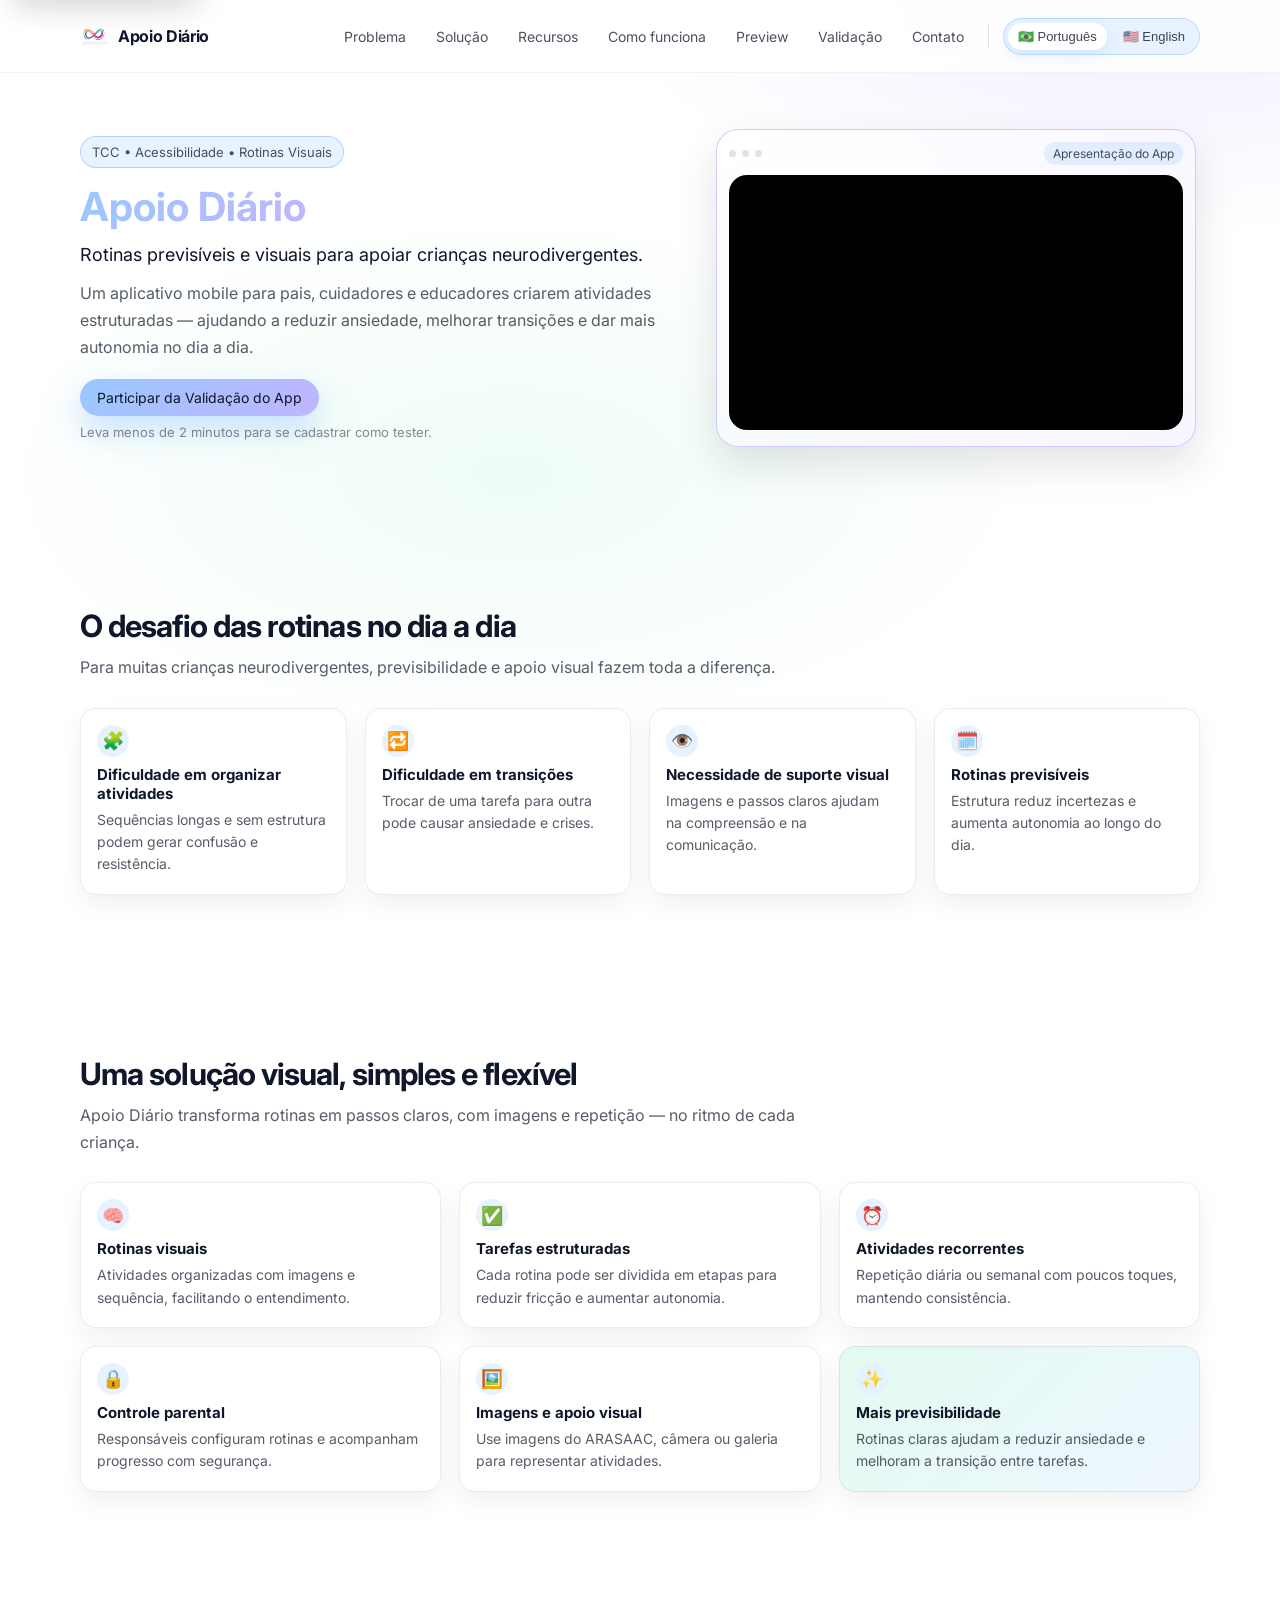
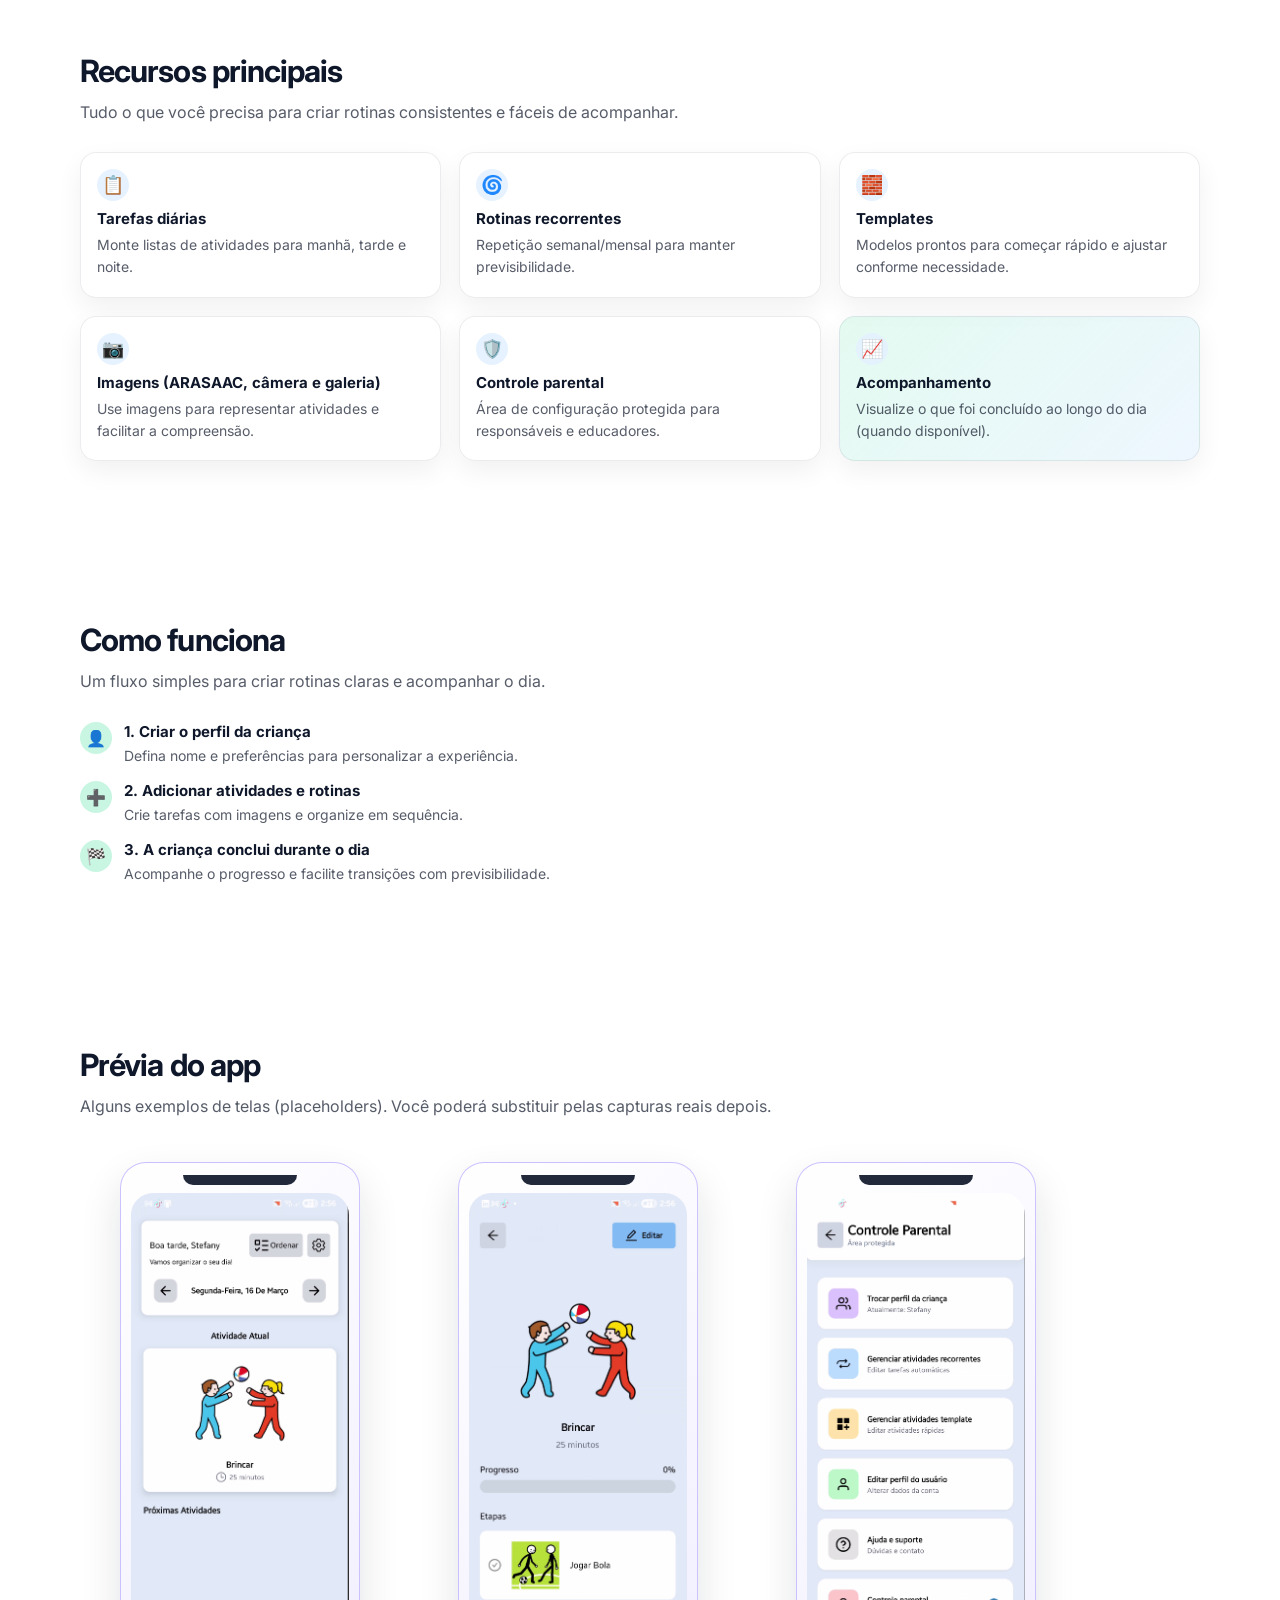
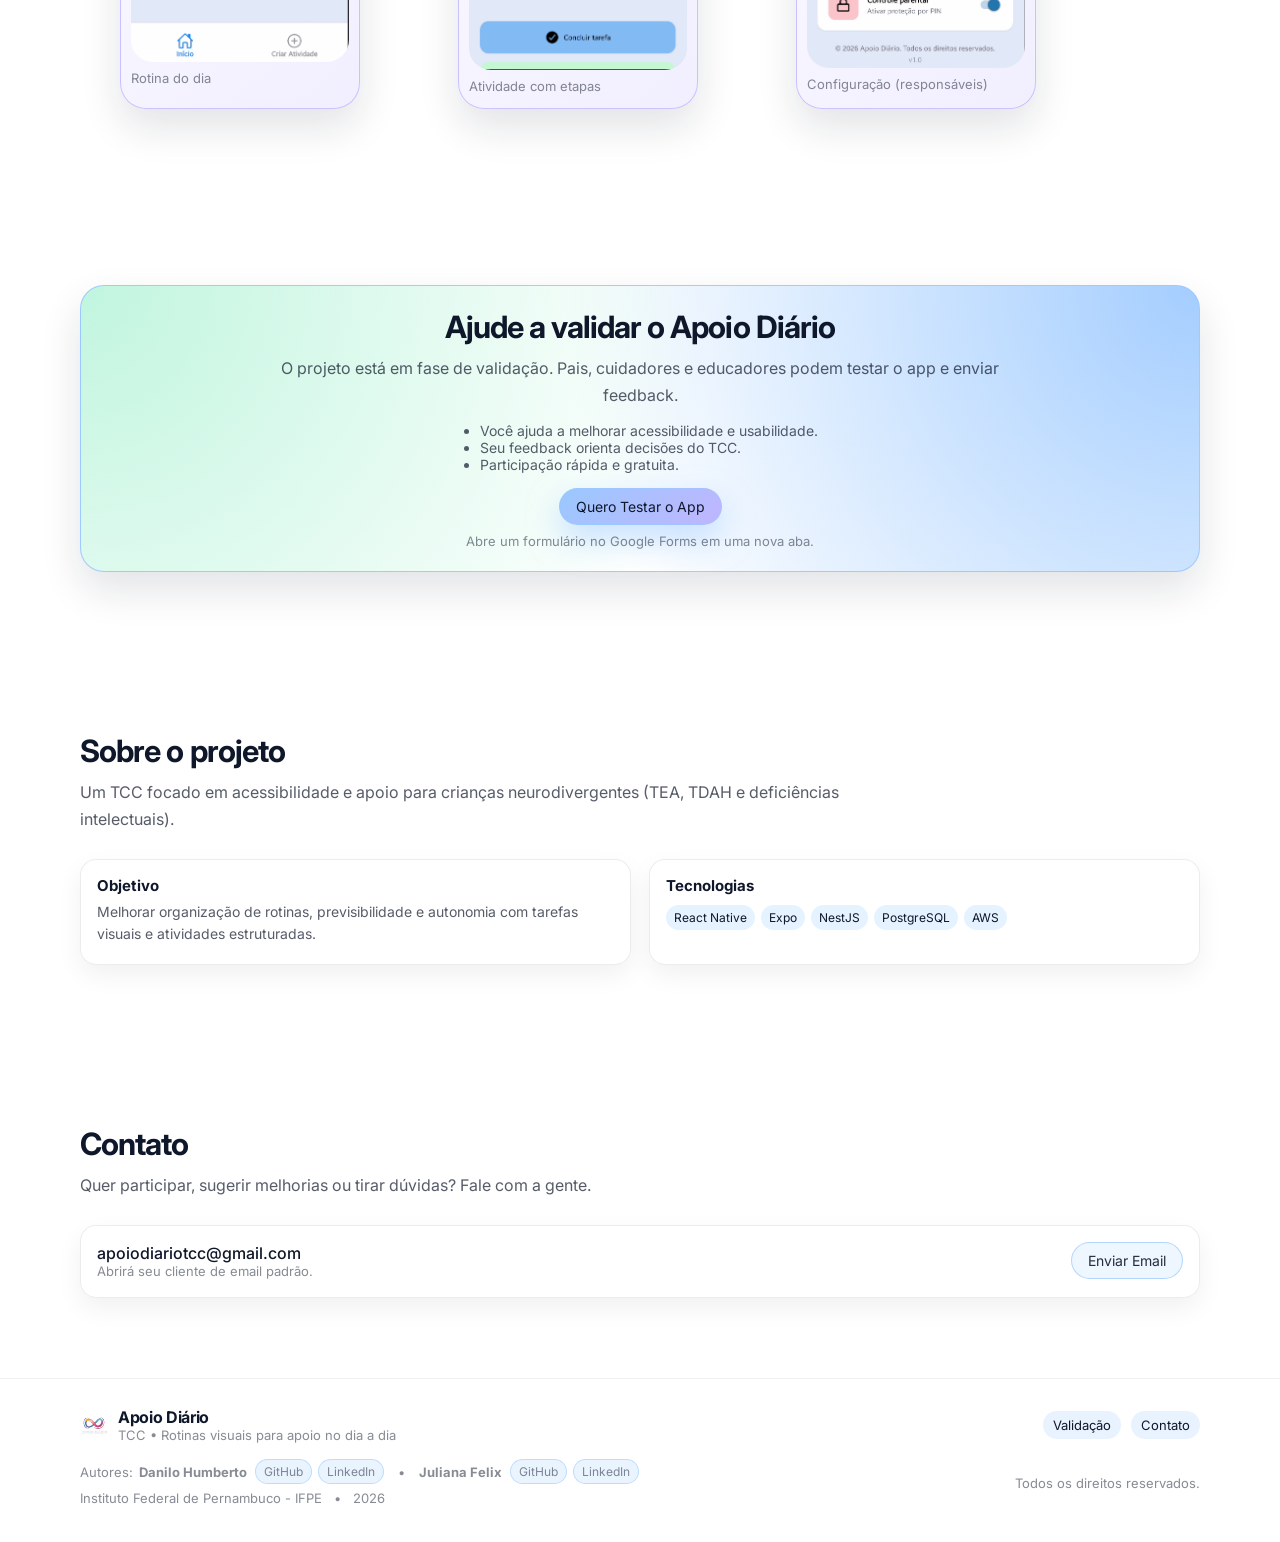
==== index.html @ 5a28fc0b "first commit" ====
<!doctype html>
<html lang="pt-BR">
  <head>
    <meta charset="utf-8" />
    <meta name="viewport" content="width=device-width, initial-scale=1" />
    <meta
      name="description"
      content="Apoio Diário — rotinas visuais e atividades estruturadas para apoiar crianças neurodivergentes no dia a dia."
    />

    <title>Apoio Diário</title>

    <link rel="icon" type="image/png" href="./assets/logo.png" />

    <link rel="preconnect" href="https://fonts.googleapis.com" />
    <link rel="preconnect" href="https://fonts.gstatic.com" crossorigin />
    <link
      href="https://fonts.googleapis.com/css2?family=Inter:wght@400;500;600;700&display=swap"
      rel="stylesheet"
    />
    <link rel="stylesheet" href="./styles.css" />
  </head>

  <body>
    <a class="skip-link" href="#main" data-i18n="a11y.skipToContent"
      >Pular para o conteúdo</a
    >

    <header id="header"></header>
    <main id="main" tabindex="-1"></main>
    <footer id="footer"></footer>

    <noscript>
      <div class="noscript">
        Este site precisa de JavaScript para carregar os componentes e alternar
        idiomas.
      </div>
    </noscript>

    <script src="./script.js" defer></script>
  </body>
</html>
---- styles.css ----
:root {
  --bg: #ffffff;
  --text: #0f172a;
  --muted: rgba(15, 23, 42, 0.7);
  --muted-soft: rgba(15, 23, 42, 0.5);
  --border: rgba(15, 23, 42, 0.08);
  --shadow-soft: 0 18px 40px rgba(15, 23, 42, 0.12);

  /* Prompt colors */
  --blue-light: #9ac8ff;
  --blue-light-soft: #e3f1ff;
  --purple-soft: #c0b5ff;
  --green-light: #baf4db;

  --radius-sm: 12px;
  --radius-md: 16px;
  --radius-lg: 22px;
  --container: 1120px;
}

*,
*::before,
*::after {
  box-sizing: border-box;
}

html {
  scroll-behavior: smooth;
}

body {
  margin: 0;
  font-family: Inter, system-ui, -apple-system, BlinkMacSystemFont, "Segoe UI", sans-serif;
  color: var(--text);
  background:
    radial-gradient(900px 400px at 10% -10%, rgba(154, 200, 255, 0.28), transparent 60%),
    radial-gradient(900px 400px at 90% 0%, rgba(192, 181, 255, 0.22), transparent 60%),
    radial-gradient(900px 450px at 40% 10%, rgba(186, 244, 219, 0.24), transparent 60%),
    #ffffff;
}

a {
  color: inherit;
  text-decoration: none;
}

img {
  max-width: 100%;
  height: auto;
}

.container {
  width: min(var(--container), calc(100% - 48px));
  margin-inline: auto;
}

.skip-link {
  position: absolute;
  top: 10px;
  left: 10px;
  padding: 8px 12px;
  border-radius: 999px;
  background: #ffffff;
  border: 1px solid var(--border);
  box-shadow: 0 12px 30px rgba(15, 23, 42, 0.18);
  transform: translateY(-140%);
  transition: transform 0.16s ease;
  z-index: 50;
}

.skip-link:focus {
  transform: translateY(0);
  outline: none;
}

.noscript {
  width: min(var(--container), calc(100% - 48px));
  margin: 24px auto;
  border-radius: var(--radius-md);
  border: 1px solid var(--border);
  padding: 14px 16px;
  background: #ffffff;
}

/* Header */
#header {
  position: sticky;
  top: 0;
  z-index: 40;
  backdrop-filter: blur(10px);
  -webkit-backdrop-filter: blur(10px);
  background: rgba(255, 255, 255, 0.9);
  border-bottom: 1px solid rgba(15, 23, 42, 0.05);
}

.header-inner {
  min-height: 72px;
  display: flex;
  align-items: center;
  justify-content: space-between;
  gap: 16px;
}

.brand {
  display: inline-flex;
  align-items: center;
  gap: 10px;
}

.brand-logo {
  width: 28px;
  height: 28px;
  object-fit: contain;
  flex: 0 0 auto;
}

.brand-mark {
  width: 18px;
  height: 18px;
  border-radius: 7px;
  background: radial-gradient(circle at 0% 0%, var(--green-light), var(--blue-light));
}

.brand-name {
  font-weight: 700;
  letter-spacing: -0.02em;
}

.nav {
  display: flex;
  align-items: center;
  gap: 10px;
}

.nav-link {
  font-size: 14px;
  padding: 8px 10px;
  border-radius: 999px;
  color: rgba(15, 23, 42, 0.75);
}

.nav-link:hover {
  background: rgba(154, 200, 255, 0.18);
  color: rgba(15, 23, 42, 0.95);
}

.nav-divider {
  width: 1px;
  height: 22px;
  background: rgba(15, 23, 42, 0.12);
  margin-inline: 4px;
}

.lang-switch {
  display: inline-flex;
  gap: 6px;
  padding: 4px;
  border-radius: 999px;
  border: 1px solid rgba(154, 200, 255, 0.6);
  background: rgba(227, 241, 255, 0.8);
}

.lang-btn {
  border: 0;
  background: transparent;
  cursor: pointer;
  font-size: 13px;
  padding: 6px 10px;
  border-radius: 999px;
  color: rgba(15, 23, 42, 0.8);
}

.lang-btn[aria-pressed="true"] {
  background: #ffffff;
  box-shadow: 0 6px 18px rgba(154, 200, 255, 0.3);
}

.icon-btn {
  border-radius: 12px;
  border: 1px solid var(--border);
  padding: 8px 9px;
  background: #ffffff;
  cursor: pointer;
}

.icon-btn:hover {
  box-shadow: 0 8px 22px rgba(15, 23, 42, 0.16);
}

.hamburger {
  width: 18px;
  height: 12px;
  position: relative;
  display: inline-block;
}

.hamburger::before,
.hamburger::after {
  content: "";
  position: absolute;
  left: 0;
  right: 0;
  height: 2px;
  border-radius: 999px;
  background: rgba(15, 23, 42, 0.9);
}

.hamburger::before {
  top: 1px;
  box-shadow: 0 5px 0 rgba(15, 23, 42, 0.9);
}

.hamburger::after {
  bottom: 1px;
}

.nav-toggle {
  display: none;
}

/* Sections */
.section {
  padding: 80px 0;
}

.section-header {
  max-width: 760px;
  margin-bottom: 26px;
}

.section-title {
  margin: 0 0 10px 0;
  font-size: clamp(24px, 2.4vw, 32px);
  letter-spacing: -0.03em;
}

.section-subtitle {
  margin: 0;
  font-size: 16px;
  line-height: 1.7;
  color: var(--muted);
}

/* Hero */
.hero {
  padding-top: 56px;
}

.hero-grid {
  display: grid;
  grid-template-columns: 1.1fr 0.9fr;
  gap: 36px;
  align-items: center;
}

.eyebrow {
  display: inline-flex;
  align-items: center;
  gap: 8px;
  padding: 7px 11px;
  font-size: 13px;
  border-radius: 999px;
  border: 1px solid rgba(154, 200, 255, 0.7);
  background: rgba(227, 241, 255, 0.85);
  color: rgba(15, 23, 42, 0.75);
}

.hero-title {
  margin: 14px 0 10px 0;
  font-size: clamp(32px, 3.4vw, 40px);
}

.gradient-text {
  background: linear-gradient(120deg, var(--blue-light), var(--purple-soft));
  -webkit-background-clip: text;
  background-clip: text;
  color: transparent;
}

.hero-tagline {
  margin: 0 0 12px 0;
  font-size: 18px;
  line-height: 1.5;
}

.hero-desc {
  margin: 0 0 18px 0;
  color: var(--muted);
  line-height: 1.7;
}

.hero-cta {
  display: flex;
  flex-direction: column;
  gap: 8px;
  align-items: flex-start;
}

.hero-cta .btn {
  width: fit-content;
}

.hero-note {
  font-size: 13px;
  color: var(--muted-soft);
}

.hero-media {
  display: flex;
  justify-content: center;
}

.video-card {
  width: 100%;
  max-width: 480px;
  border-radius: var(--radius-lg);
  border: 1px solid rgba(192, 181, 255, 0.7);
  background: linear-gradient(145deg, #ffffff, rgba(192, 181, 255, 0.12));
  box-shadow: var(--shadow-soft);
  padding: 12px 12px 16px 12px;
}

.video-header {
  display: flex;
  align-items: center;
  gap: 6px;
  margin-bottom: 10px;
}

.video-pill {
  width: 7px;
  height: 7px;
  border-radius: 999px;
  background: rgba(15, 23, 42, 0.12);
}

.video-label {
  margin-left: auto;
  font-size: 12px;
  padding: 4px 9px;
  border-radius: 999px;
  background: rgba(154, 200, 255, 0.25);
  color: rgba(15, 23, 42, 0.75);
}

.video-frame {
  border-radius: 18px;
  overflow: hidden;
  background: #000;
  aspect-ratio: 16 / 9;
}

.video-embed {
  width: 100%;
  height: 100%;
  border: 0;
}

/* Cards and grids */
.grid {
  display: grid;
  gap: 18px;
}

.cards-4 {
  grid-template-columns: repeat(4, minmax(0, 1fr));
}

.cards-3 {
  grid-template-columns: repeat(3, minmax(0, 1fr));
}

.card {
  border-radius: var(--radius-md);
  border: 1px solid var(--border);
  background: rgba(255, 255, 255, 0.92);
  padding: 16px 16px 18px 16px;
  box-shadow: 0 10px 26px rgba(15, 23, 42, 0.06);
}

.card.subtle {
  background: linear-gradient(135deg, rgba(186, 244, 219, 0.4), rgba(227, 241, 255, 0.6));
}

.icon {
  width: 32px;
  height: 32px;
  border-radius: 999px;
  background: rgba(227, 241, 255, 0.9);
  display: inline-flex;
  align-items: center;
  justify-content: center;
  font-size: 18px;
  margin-bottom: 8px;
}

.card-title {
  margin: 0 0 6px 0;
  font-size: 15px;
}

.card-desc {
  margin: 0;
  font-size: 14px;
  line-height: 1.6;
  color: var(--muted);
}

/* Steps */
.steps {
  list-style: none;
  padding: 0;
  margin: 0;
  display: grid;
  gap: 14px;
}

.step {
  display: flex;
  gap: 12px;
  align-items: flex-start;
}

.step-icon {
  width: 32px;
  height: 32px;
  border-radius: 999px;
  background: rgba(186, 244, 219, 0.8);
  display: inline-flex;
  align-items: center;
  justify-content: center;
}

.step-title {
  margin: 0 0 4px 0;
  font-size: 15px;
}

.step-desc {
  margin: 0;
  font-size: 14px;
  color: var(--muted);
  line-height: 1.6;
}

/* Phones preview */
.phones {
  display: flex;
  flex-wrap: wrap;
  gap: 18px;
}

.phone {
  flex: 1 1 180px;
  max-width: 240px;
  border-radius: 26px;
  background: linear-gradient(140deg, #ffffff, rgba(192, 181, 255, 0.22));
  border: 1px solid rgba(192, 181, 255, 0.8);
  box-shadow: var(--shadow-soft);
  padding: 12px 10px 14px 10px;
}

.phone-notch {
  width: 52%;
  height: 10px;
  border-radius: 0 0 999px 999px;
  background: rgba(15, 23, 42, 0.92);
  margin: 0 auto 8px auto;
}

.phone-screen {
  border-radius: 22px;
  overflow: hidden;
  background: linear-gradient(145deg, var(--blue-light-soft), var(--purple-soft));
}

.shot {
  width: 100%;
  height: auto;
  object-fit: cover;
  display: block;
}


.phone-caption {
  margin-top: 8px;
  font-size: 13px;
  color: var(--muted-soft);
}

/* Validation panel */
.panel.highlight {
  border-radius: 24px;
  padding: 22px 22px 22px 22px;
  background:
    radial-gradient(circle at 0% 0%, rgba(186, 244, 219, 0.9), transparent 55%),
    radial-gradient(circle at 100% 0%, rgba(154, 200, 255, 0.9), transparent 55%),
    #ffffff;
  border: 1px solid rgba(154, 200, 255, 0.9);
  box-shadow: var(--shadow-soft);
  display: grid;
  grid-template-columns: minmax(0, 1.3fr) minmax(0, 0.7fr);
  gap: 18px;
}

.panel.highlight.is-centered {
  grid-template-columns: minmax(0, 1fr);
  text-align: center;
  justify-items: center;
}

.panel.highlight.is-centered .panel-copy {
  max-width: 740px;
}

.panel.highlight.is-centered .panel-actions {
  align-items: center;
}

.panel.highlight.is-centered .bullets {
  display: inline-block;
  text-align: left;
}

.panel.highlight.is-centered .panel-art {
  display: none;
}

.bullets {
  margin: 12px 0 0 0;
  padding-left: 18px;
  color: var(--muted);
  font-size: 14px;
}

.panel-actions {
  margin-top: 14px;
  display: flex;
  flex-direction: column;
  gap: 8px;
}

.panel-art {
  position: relative;
  min-height: 168px;
}

.blob {
  position: absolute;
  border-radius: 999px;
  filter: blur(16px);
  opacity: 0.75;
}

.blob.b1 {
  width: 110px;
  height: 110px;
  background: var(--green-light);
  top: 12px;
  left: 10px;
}

.blob.b2 {
  width: 130px;
  height: 130px;
  background: var(--blue-light);
  top: 36px;
  right: 8px;
}

.blob.b3 {
  width: 120px;
  height: 120px;
  background: var(--purple-soft);
  bottom: -8px;
  left: 32px;
}

/* Buttons */
.btn {
  display: inline-flex;
  align-items: center;
  justify-content: center;
  padding: 9px 16px;
  border-radius: 999px;
  border: 1px solid transparent;
  font-size: 14px;
  cursor: pointer;
  transition: transform 0.12s ease, box-shadow 0.12s ease, background-color 0.12s ease;
}

.btn.primary {
  background: linear-gradient(135deg, var(--blue-light), var(--purple-soft));
  border-color: rgba(154, 200, 255, 0.6);
  color: #0f172a;
  box-shadow: 0 14px 32px rgba(154, 200, 255, 0.55);
}

.btn.primary:hover {
  transform: translateY(-1px);
  box-shadow: 0 18px 40px rgba(154, 200, 255, 0.7);
}

.btn.ghost {
  border-color: rgba(154, 200, 255, 0.7);
  background: rgba(227, 241, 255, 0.6);
  color: rgba(15, 23, 42, 0.9);
}

.btn.ghost:hover {
  background: rgba(227, 241, 255, 0.9);
}

.meta {
  font-size: 13px;
  color: var(--muted-soft);
}

/* About */
.about-grid {
  grid-template-columns: repeat(2, minmax(0, 1fr));
}

.chips {
  margin-top: 10px;
  display: flex;
  flex-wrap: wrap;
  gap: 6px;
}

.chip {
  font-size: 12px;
  padding: 5px 8px;
  border-radius: 999px;
  background: rgba(227, 241, 255, 0.9);
}

/* Contact */
.contact-card {
  display: flex;
  align-items: center;
  justify-content: space-between;
  gap: 16px;
}

.contact-email {
  font-weight: 500;
}

/* Footer */
#footer {
  padding: 28px 0 36px 0;
  border-top: 1px solid rgba(15, 23, 42, 0.06);
  background: rgba(255, 255, 255, 0.95);
}

.footer-inner {
  display: flex;
  flex-direction: column;
  gap: 16px;
}

.footer-top {
  display: flex;
  align-items: center;
  justify-content: space-between;
  gap: 16px;
}

.footer-brand {
  gap: 10px;
}

.footer-links {
  display: flex;
  flex-wrap: wrap;
  gap: 10px;
}

.footer-credits {
  display: flex;
  flex-direction: column;
  gap: 6px;
}

.footer-line {
  display: flex;
  flex-wrap: wrap;
  align-items: center;
  gap: 6px;
}

.footer-authors {
  display: inline-flex;
  flex-wrap: wrap;
  align-items: center;
  gap: 8px;
}

.footer-author {
  display: inline-flex;
  flex-wrap: wrap;
  align-items: center;
  gap: 8px;
}

.footer-author-links {
  display: inline-flex;
  gap: 6px;
}

.footer-mini {
  font-size: 12px;
  padding: 4px 8px;
  border-radius: 999px;
  background: rgba(227, 241, 255, 0.75);
  border: 1px solid rgba(154, 200, 255, 0.55);
}

.footer-mini:hover {
  background: rgba(227, 241, 255, 0.95);
}

.footer-link {
  font-size: 13px;
  padding: 6px 10px;
  border-radius: 999px;
  background: rgba(227, 241, 255, 0.8);
}

.footer-bottom {
  display: flex;
  align-items: center;
  justify-content: space-between;
  gap: 10px;
}

.dot {
  margin-inline: 6px;
}

/* Reveal animations */
.reveal {
  opacity: 0;
  transform: translateY(20px);
  transition: opacity 0.45s ease, transform 0.45s ease;
}

.reveal.is-visible {
  opacity: 1;
  transform: translateY(0);
}

@media (prefers-reduced-motion: reduce) {
  * {
    scroll-behavior: auto !important;
    animation-duration: 0.01ms !important;
    animation-iteration-count: 1 !important;
    transition: none !important;
  }
}

/* Responsive */
@media (max-width: 900px) {
  .hero-grid {
    grid-template-columns: 1fr;
  }

  .hero-media {
    order: -1;
  }

  .cards-4 {
    grid-template-columns: repeat(2, minmax(0, 1fr));
  }

  .cards-3 {
    grid-template-columns: repeat(2, minmax(0, 1fr));
  }

  .panel.highlight {
    grid-template-columns: minmax(0, 1fr);
  }

  .about-grid {
    grid-template-columns: minmax(0, 1fr);
  }

  .contact-card {
    flex-direction: column;
    align-items: flex-start;
  }
}

@media (max-width: 768px) {
  .nav {
    position: fixed;
    inset: 64px 16px auto 16px;
    padding: 10px;
    border-radius: 18px;
    background: rgba(255, 255, 255, 0.98);
    box-shadow: 0 16px 40px rgba(15, 23, 42, 0.26);
    flex-direction: column;
    align-items: stretch;
    gap: 2px;
    max-height: 0;
    opacity: 0;
    pointer-events: none;
    transform: translateY(-8px);
    transition: opacity 0.16s ease, transform 0.16s ease, max-height 0.16s ease;
  }

  .nav.is-open {
    max-height: 320px;
    opacity: 1;
    pointer-events: auto;
    transform: translateY(0);
  }

  .nav-link {
    padding-inline: 10px;
  }

  .nav-toggle {
    display: inline-flex;
  }

  .lang-switch {
    align-self: center;
    margin-top: 6px;
  }

  .footer-top {
    flex-direction: column;
    align-items: flex-start;
  }

  .footer-bottom {
    flex-direction: column;
    align-items: flex-start;
  }
}
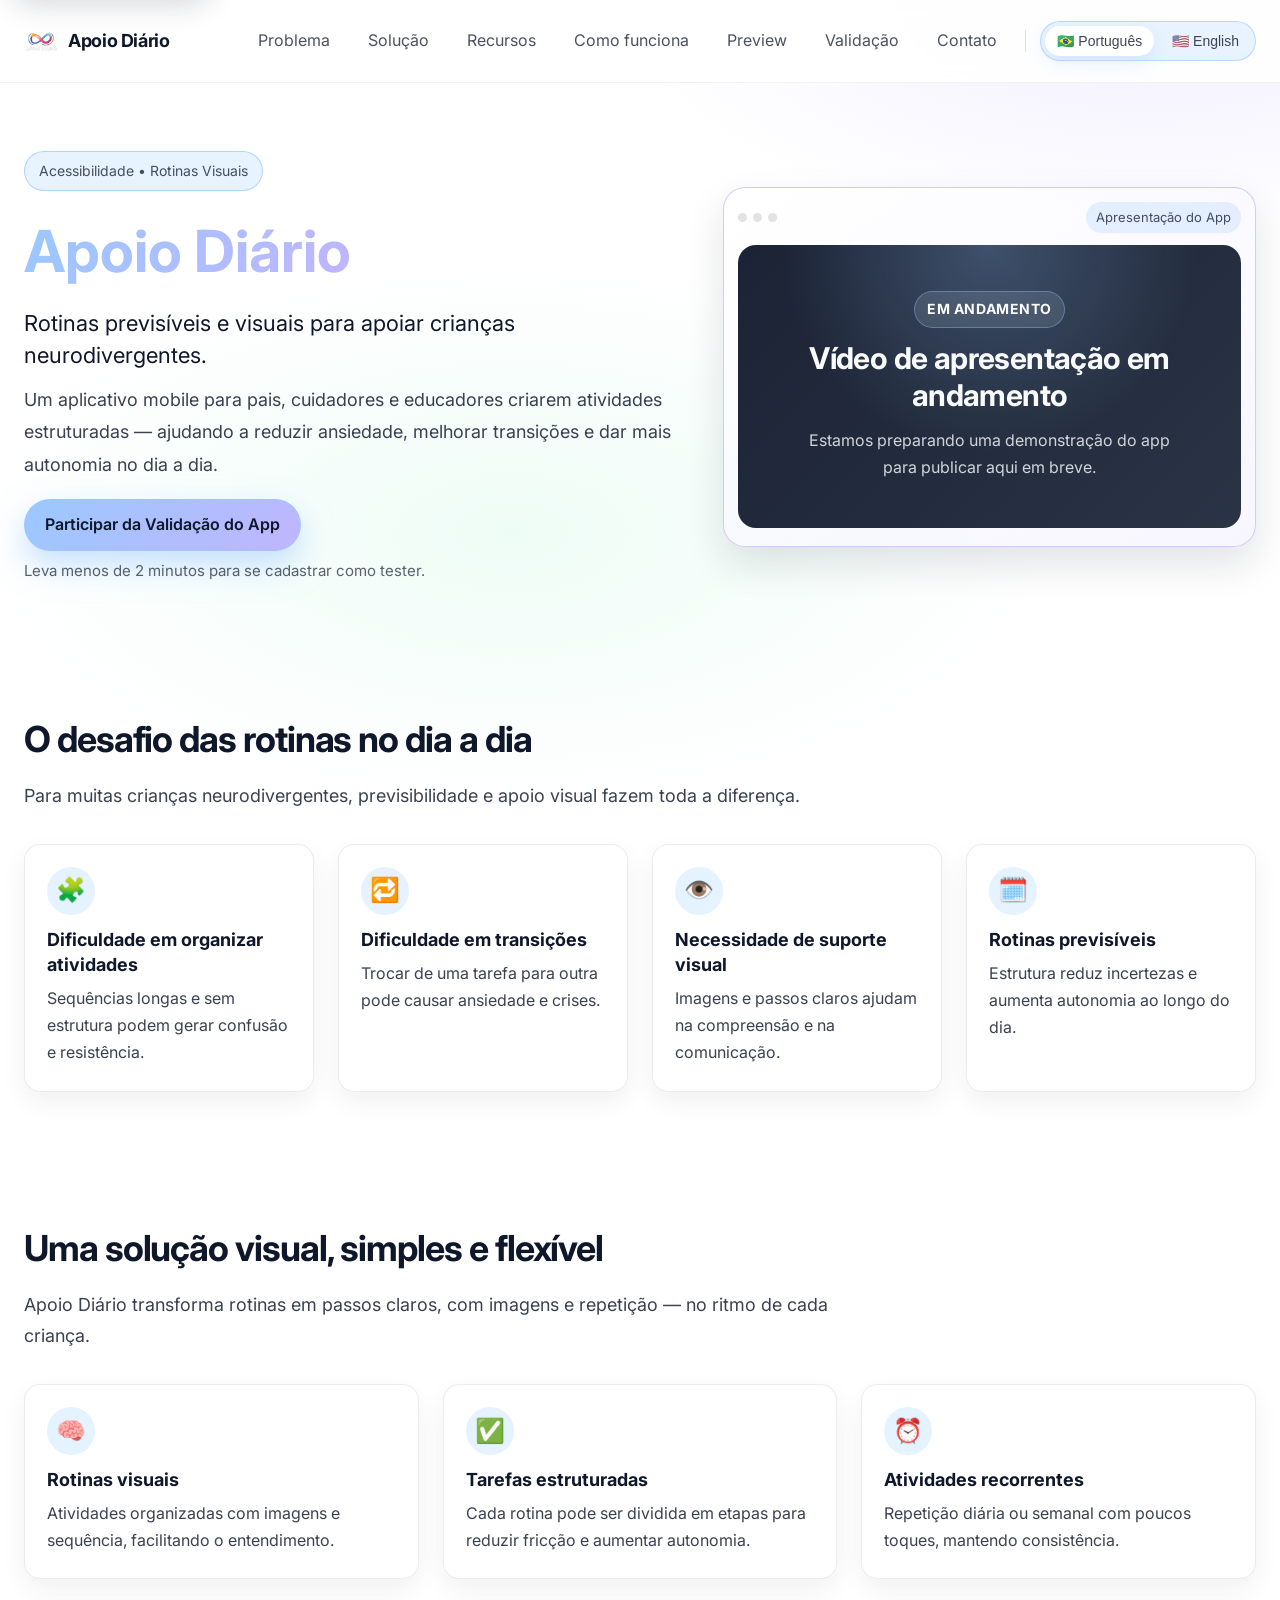
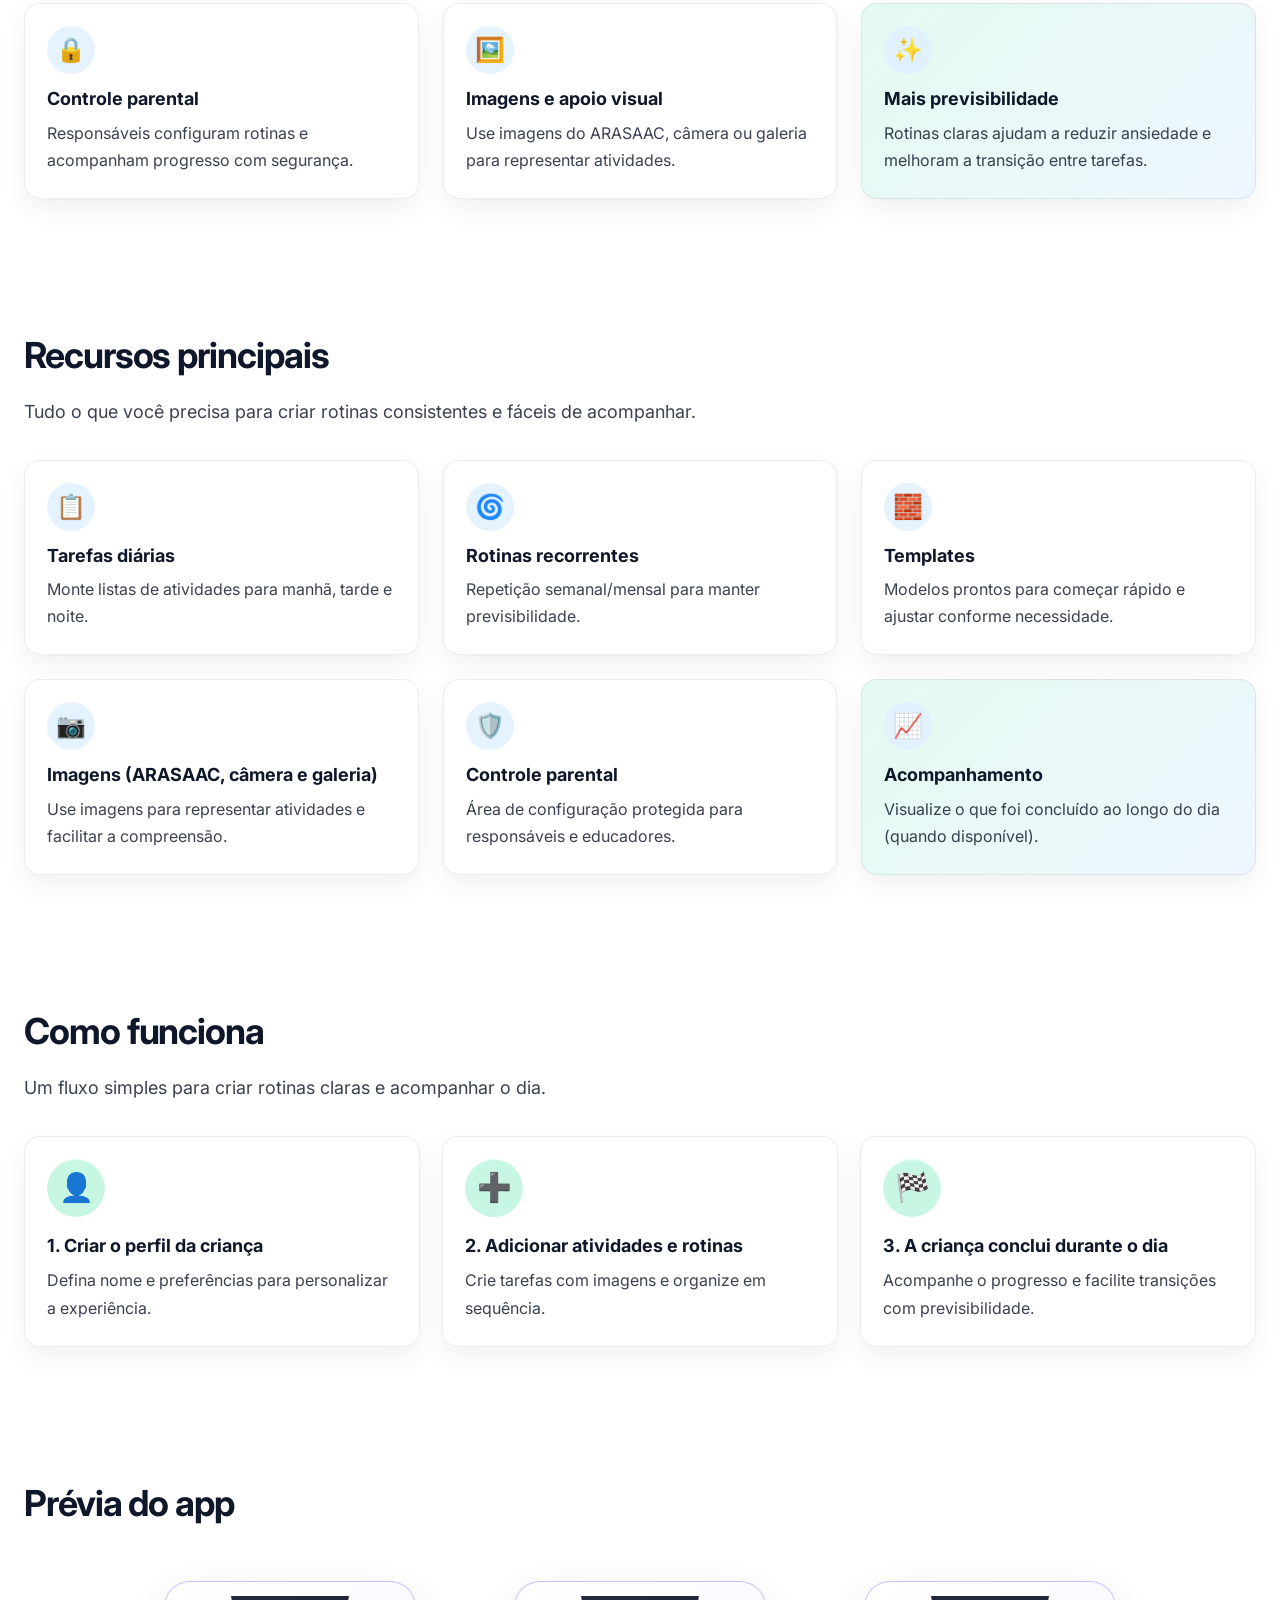
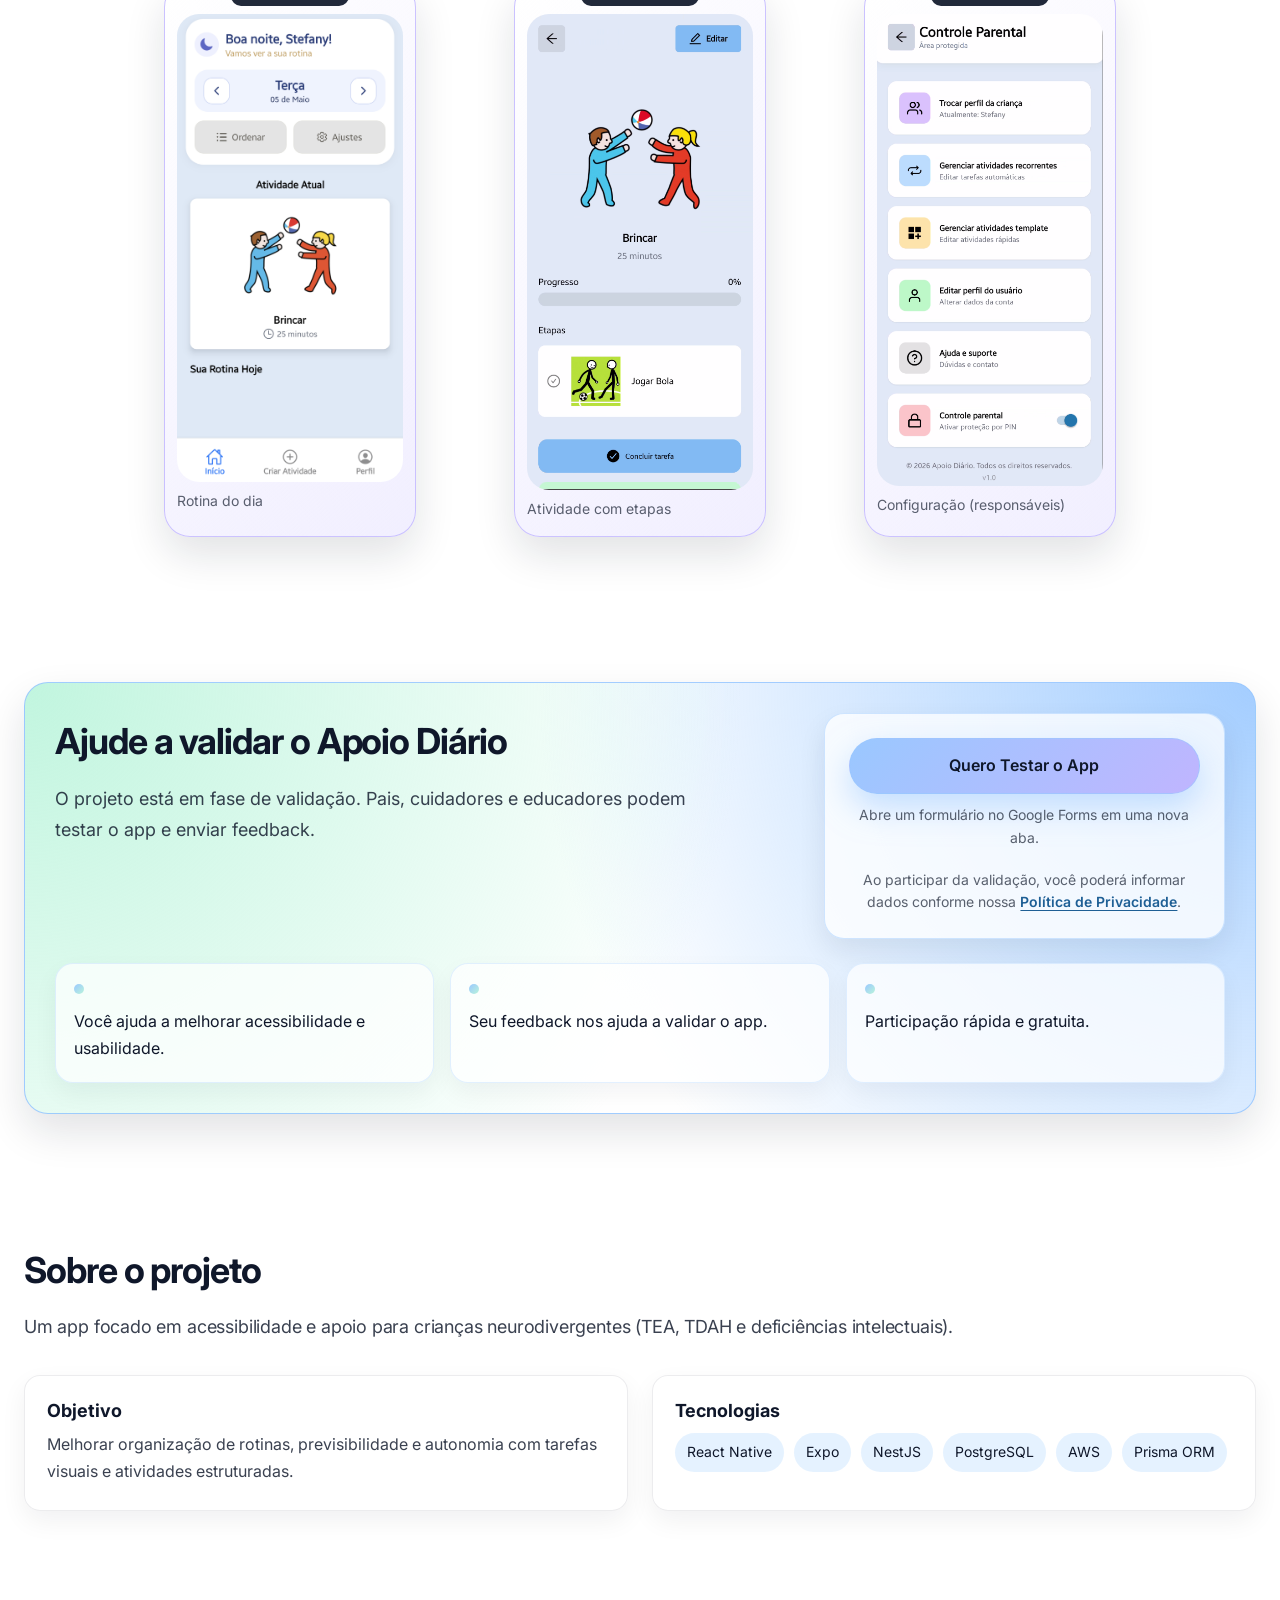
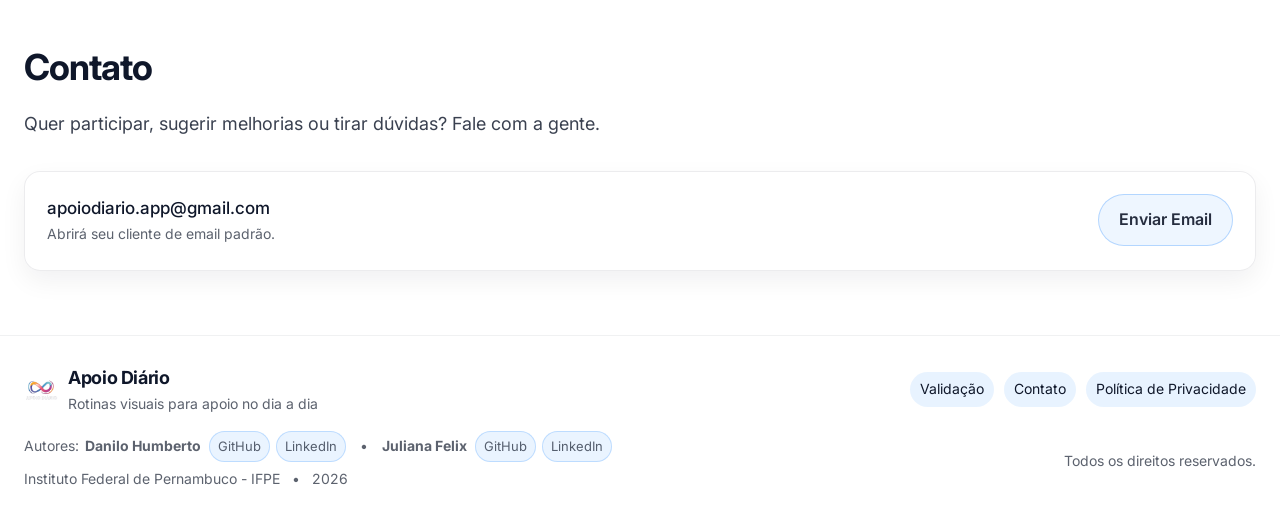
==== commit 63fa4eec: "fix: update stylesheet and script paths to include versioning for cache busting" ====
--- a/index.html
+++ b/index.html
@@ -18,7 +18,7 @@
       href="https://fonts.googleapis.com/css2?family=Inter:wght@400;500;600;700&display=swap"
       rel="stylesheet"
     />
-    <link rel="stylesheet" href="./styles.css" />
+    <link rel="stylesheet" href="./styles.css?v=20260625-privacy" />
   </head>
 
   <body>
@@ -37,6 +37,6 @@
       </div>
     </noscript>
 
-    <script src="./script.js" defer></script>
+    <script src="./script.js?v=20260625-privacy" defer></script>
   </body>
 </html>
--- a/styles.css
+++ b/styles.css
@@ -1,8 +1,8 @@
 :root {
   --bg: #ffffff;
   --text: #0f172a;
-  --muted: rgba(15, 23, 42, 0.7);
-  --muted-soft: rgba(15, 23, 42, 0.5);
+  --muted: rgba(15, 23, 42, 0.82);
+  --muted-soft: rgba(15, 23, 42, 0.68);
   --border: rgba(15, 23, 42, 0.08);
   --shadow-soft: 0 18px 40px rgba(15, 23, 42, 0.12);
 
@@ -15,7 +15,7 @@
   --radius-sm: 12px;
   --radius-md: 16px;
   --radius-lg: 22px;
-  --container: 1120px;
+  --container: 1240px;
 }
 
 *,
@@ -30,12 +30,32 @@
 
 body {
   margin: 0;
-  font-family: Inter, system-ui, -apple-system, BlinkMacSystemFont, "Segoe UI", sans-serif;
+  font-family:
+    Inter,
+    system-ui,
+    -apple-system,
+    BlinkMacSystemFont,
+    "Segoe UI",
+    sans-serif;
+  font-size: 17px;
+  line-height: 1.6;
   color: var(--text);
   background:
-    radial-gradient(900px 400px at 10% -10%, rgba(154, 200, 255, 0.28), transparent 60%),
-    radial-gradient(900px 400px at 90% 0%, rgba(192, 181, 255, 0.22), transparent 60%),
-    radial-gradient(900px 450px at 40% 10%, rgba(186, 244, 219, 0.24), transparent 60%),
+    radial-gradient(
+      900px 400px at 10% -10%,
+      rgba(154, 200, 255, 0.28),
+      transparent 60%
+    ),
+    radial-gradient(
+      900px 400px at 90% 0%,
+      rgba(192, 181, 255, 0.22),
+      transparent 60%
+    ),
+    radial-gradient(
+      900px 450px at 40% 10%,
+      rgba(186, 244, 219, 0.24),
+      transparent 60%
+    ),
     #ffffff;
 }
 
@@ -94,7 +114,7 @@
 }
 
 .header-inner {
-  min-height: 72px;
+  min-height: 82px;
   display: flex;
   align-items: center;
   justify-content: space-between;
@@ -108,8 +128,8 @@
 }
 
 .brand-logo {
-  width: 28px;
-  height: 28px;
+  width: 34px;
+  height: 34px;
   object-fit: contain;
   flex: 0 0 auto;
 }
@@ -118,11 +138,16 @@
   width: 18px;
   height: 18px;
   border-radius: 7px;
-  background: radial-gradient(circle at 0% 0%, var(--green-light), var(--blue-light));
+  background: radial-gradient(
+    circle at 0% 0%,
+    var(--green-light),
+    var(--blue-light)
+  );
 }
 
 .brand-name {
   font-weight: 700;
+  font-size: 18px;
   letter-spacing: -0.02em;
 }
 
@@ -133,8 +158,8 @@
 }
 
 .nav-link {
-  font-size: 14px;
-  padding: 8px 10px;
+  font-size: 16px;
+  padding: 10px 14px;
   border-radius: 999px;
   color: rgba(15, 23, 42, 0.75);
 }
@@ -164,8 +189,8 @@
   border: 0;
   background: transparent;
   cursor: pointer;
-  font-size: 13px;
-  padding: 6px 10px;
+  font-size: 14px;
+  padding: 7px 12px;
   border-radius: 999px;
   color: rgba(15, 23, 42, 0.8);
 }
@@ -178,7 +203,7 @@
 .icon-btn {
   border-radius: 12px;
   border: 1px solid var(--border);
-  padding: 8px 9px;
+  padding: 10px 11px;
   background: #ffffff;
   cursor: pointer;
 }
@@ -188,8 +213,8 @@
 }
 
 .hamburger {
-  width: 18px;
-  height: 12px;
+  width: 20px;
+  height: 14px;
   position: relative;
   display: inline-block;
 }
@@ -220,36 +245,46 @@
 
 /* Sections */
 .section {
-  padding: 80px 0;
+  padding: 64px 0;
 }
 
 .section-header {
-  max-width: 760px;
-  margin-bottom: 26px;
+  max-width: 860px;
+  margin-bottom: 32px;
+}
+
+.section-header--wide {
+  max-width: none;
 }
 
 .section-title {
-  margin: 0 0 10px 0;
-  font-size: clamp(24px, 2.4vw, 32px);
+  margin: 0 0 12px 0;
+  font-size: clamp(28px, 2.8vw, 40px);
   letter-spacing: -0.03em;
 }
 
 .section-subtitle {
   margin: 0;
-  font-size: 16px;
-  line-height: 1.7;
+  font-size: 18px;
+  line-height: 1.75;
   color: var(--muted);
+}
+
+.about-subtitle {
+  white-space: nowrap;
+  font-size: clamp(16px, 1.75vw, 18px);
+  letter-spacing: -0.01em;
 }
 
 /* Hero */
 .hero {
-  padding-top: 56px;
+  padding-top: 68px;
 }
 
 .hero-grid {
   display: grid;
   grid-template-columns: 1.1fr 0.9fr;
-  gap: 36px;
+  gap: 48px;
   align-items: center;
 }
 
@@ -257,8 +292,8 @@
   display: inline-flex;
   align-items: center;
   gap: 8px;
-  padding: 7px 11px;
-  font-size: 13px;
+  padding: 8px 14px;
+  font-size: 14px;
   border-radius: 999px;
   border: 1px solid rgba(154, 200, 255, 0.7);
   background: rgba(227, 241, 255, 0.85);
@@ -267,7 +302,7 @@
 
 .hero-title {
   margin: 14px 0 10px 0;
-  font-size: clamp(32px, 3.4vw, 40px);
+  font-size: clamp(40px, 4.6vw, 58px);
 }
 
 .gradient-text {
@@ -279,14 +314,16 @@
 
 .hero-tagline {
   margin: 0 0 12px 0;
-  font-size: 18px;
-  line-height: 1.5;
+  font-size: 22px;
+  line-height: 1.45;
 }
 
 .hero-desc {
   margin: 0 0 18px 0;
+  max-width: 62ch;
+  font-size: 18px;
   color: var(--muted);
-  line-height: 1.7;
+  line-height: 1.8;
 }
 
 .hero-cta {
@@ -301,7 +338,7 @@
 }
 
 .hero-note {
-  font-size: 13px;
+  font-size: 15px;
   color: var(--muted-soft);
 }
 
@@ -312,32 +349,32 @@
 
 .video-card {
   width: 100%;
-  max-width: 480px;
+  max-width: 560px;
   border-radius: var(--radius-lg);
   border: 1px solid rgba(192, 181, 255, 0.7);
   background: linear-gradient(145deg, #ffffff, rgba(192, 181, 255, 0.12));
   box-shadow: var(--shadow-soft);
-  padding: 12px 12px 16px 12px;
+  padding: 14px 14px 18px 14px;
 }
 
 .video-header {
   display: flex;
   align-items: center;
   gap: 6px;
-  margin-bottom: 10px;
+  margin-bottom: 12px;
 }
 
 .video-pill {
-  width: 7px;
-  height: 7px;
+  width: 9px;
+  height: 9px;
   border-radius: 999px;
   background: rgba(15, 23, 42, 0.12);
 }
 
 .video-label {
   margin-left: auto;
-  font-size: 12px;
-  padding: 4px 9px;
+  font-size: 13px;
+  padding: 5px 10px;
   border-radius: 999px;
   background: rgba(154, 200, 255, 0.25);
   color: rgba(15, 23, 42, 0.75);
@@ -346,7 +383,9 @@
 .video-frame {
   border-radius: 18px;
   overflow: hidden;
-  background: #000;
+  background:
+    radial-gradient(circle at top, rgba(154, 200, 255, 0.25), transparent 55%),
+    linear-gradient(135deg, rgba(15, 23, 42, 0.95), rgba(30, 41, 59, 0.95));
   aspect-ratio: 16 / 9;
 }
 
@@ -356,10 +395,55 @@
   border: 0;
 }
 
+.video-placeholder {
+  display: grid;
+  place-items: center;
+  width: 100%;
+  height: 100%;
+  padding: 32px;
+  color: #f8fafc;
+  text-align: center;
+}
+
+.video-placeholder-content {
+  max-width: 380px;
+  display: flex;
+  flex-direction: column;
+  align-items: center;
+  gap: 12px;
+}
+
+.video-status {
+  display: inline-flex;
+  align-items: center;
+  justify-content: center;
+  padding: 6px 12px;
+  border-radius: 999px;
+  border: 1px solid rgba(154, 200, 255, 0.35);
+  background: rgba(227, 241, 255, 0.12);
+  font-size: 14px;
+  font-weight: 700;
+  letter-spacing: 0.04em;
+  text-transform: uppercase;
+}
+
+.video-placeholder-title {
+  font-size: clamp(22px, 3vw, 30px);
+  line-height: 1.25;
+  letter-spacing: -0.02em;
+}
+
+.video-placeholder-desc {
+  margin: 0;
+  font-size: 16px;
+  line-height: 1.7;
+  color: rgba(248, 250, 252, 0.82);
+}
+
 /* Cards and grids */
 .grid {
   display: grid;
-  gap: 18px;
+  gap: 24px;
 }
 
 .cards-4 {
@@ -374,35 +458,41 @@
   border-radius: var(--radius-md);
   border: 1px solid var(--border);
   background: rgba(255, 255, 255, 0.92);
-  padding: 16px 16px 18px 16px;
+  height: 100%;
+  padding: 22px 22px 24px 22px;
   box-shadow: 0 10px 26px rgba(15, 23, 42, 0.06);
 }
 
 .card.subtle {
-  background: linear-gradient(135deg, rgba(186, 244, 219, 0.4), rgba(227, 241, 255, 0.6));
+  background: linear-gradient(
+    135deg,
+    rgba(186, 244, 219, 0.4),
+    rgba(227, 241, 255, 0.6)
+  );
 }
 
 .icon {
-  width: 32px;
-  height: 32px;
+  width: 48px;
+  height: 48px;
   border-radius: 999px;
   background: rgba(227, 241, 255, 0.9);
   display: inline-flex;
   align-items: center;
   justify-content: center;
+  font-size: 24px;
+  margin-bottom: 12px;
+}
+
+.card-title {
+  margin: 0 0 8px 0;
   font-size: 18px;
-  margin-bottom: 8px;
-}
-
-.card-title {
-  margin: 0 0 6px 0;
-  font-size: 15px;
+  line-height: 1.4;
 }
 
 .card-desc {
   margin: 0;
-  font-size: 14px;
-  line-height: 1.6;
+  font-size: 16px;
+  line-height: 1.7;
   color: var(--muted);
 }
 
@@ -412,52 +502,64 @@
   padding: 0;
   margin: 0;
   display: grid;
-  gap: 14px;
+  gap: 22px;
+}
+
+.steps-grid {
+  grid-template-columns: repeat(3, minmax(0, 1fr));
 }
 
 .step {
   display: flex;
-  gap: 12px;
+  gap: 16px;
   align-items: flex-start;
 }
 
+.step-card {
+  flex-direction: column;
+}
+
 .step-icon {
-  width: 32px;
-  height: 32px;
+  width: 58px;
+  height: 58px;
   border-radius: 999px;
   background: rgba(186, 244, 219, 0.8);
   display: inline-flex;
   align-items: center;
   justify-content: center;
+  font-size: 28px;
+  box-shadow: inset 0 1px 0 rgba(255, 255, 255, 0.6);
 }
 
 .step-title {
-  margin: 0 0 4px 0;
-  font-size: 15px;
+  margin: 0 0 8px 0;
+  font-size: 18px;
+  line-height: 1.4;
 }
 
 .step-desc {
   margin: 0;
-  font-size: 14px;
+  font-size: 16px;
   color: var(--muted);
-  line-height: 1.6;
+  line-height: 1.75;
 }
 
 /* Phones preview */
 .phones {
   display: flex;
+  justify-content: center;
   flex-wrap: wrap;
   gap: 18px;
 }
 
 .phone {
   flex: 1 1 180px;
-  max-width: 240px;
+  max-width: 252px;
   border-radius: 26px;
   background: linear-gradient(140deg, #ffffff, rgba(192, 181, 255, 0.22));
   border: 1px solid rgba(192, 181, 255, 0.8);
   box-shadow: var(--shadow-soft);
-  padding: 12px 10px 14px 10px;
+  padding: 14px 12px 16px 12px;
 }
 
 .phone-notch {
@@ -471,7 +573,11 @@
 .phone-screen {
   border-radius: 22px;
   overflow: hidden;
-  background: linear-gradient(145deg, var(--blue-light-soft), var(--purple-soft));
+  background: linear-gradient(
+    145deg,
+    var(--blue-light-soft),
+    var(--purple-soft)
+  );
 }
 
 .shot {
@@ -481,26 +587,29 @@
   display: block;
 }
 
-
 .phone-caption {
   margin-top: 8px;
-  font-size: 13px;
+  font-size: 14px;
   color: var(--muted-soft);
 }
 
 /* Validation panel */
 .panel.highlight {
   border-radius: 24px;
-  padding: 22px 22px 22px 22px;
+  padding: 30px;
   background:
     radial-gradient(circle at 0% 0%, rgba(186, 244, 219, 0.9), transparent 55%),
-    radial-gradient(circle at 100% 0%, rgba(154, 200, 255, 0.9), transparent 55%),
+    radial-gradient(
+      circle at 100% 0%,
+      rgba(154, 200, 255, 0.9),
+      transparent 55%
+    ),
     #ffffff;
   border: 1px solid rgba(154, 200, 255, 0.9);
   box-shadow: var(--shadow-soft);
   display: grid;
   grid-template-columns: minmax(0, 1.3fr) minmax(0, 0.7fr);
-  gap: 18px;
+  gap: 24px;
 }
 
 .panel.highlight.is-centered {
@@ -530,14 +639,15 @@
   margin: 12px 0 0 0;
   padding-left: 18px;
   color: var(--muted);
-  font-size: 14px;
+  font-size: 16px;
+  line-height: 1.7;
 }
 
 .panel-actions {
   margin-top: 14px;
   display: flex;
   flex-direction: column;
-  gap: 8px;
+  gap: 10px;
 }
 
 .panel-art {
@@ -581,12 +691,16 @@
   display: inline-flex;
   align-items: center;
   justify-content: center;
-  padding: 9px 16px;
+  padding: 12px 20px;
   border-radius: 999px;
   border: 1px solid transparent;
-  font-size: 14px;
+  font-size: 16px;
+  font-weight: 600;
   cursor: pointer;
-  transition: transform 0.12s ease, box-shadow 0.12s ease, background-color 0.12s ease;
+  transition:
+    transform 0.12s ease,
+    box-shadow 0.12s ease,
+    background-color 0.12s ease;
 }
 
 .btn.primary {
@@ -612,8 +726,20 @@
 }
 
 .meta {
-  font-size: 13px;
+  font-size: 14px;
   color: var(--muted-soft);
+}
+
+.inline-link {
+  color: #1e5f95;
+  font-weight: 600;
+  text-decoration: underline;
+  text-decoration-thickness: 0.08em;
+  text-underline-offset: 3px;
+}
+
+.inline-link:hover {
+  color: #153f66;
 }
 
 /* About */
@@ -625,14 +751,83 @@
   margin-top: 10px;
   display: flex;
   flex-wrap: wrap;
-  gap: 6px;
+  gap: 10px;
 }
 
 .chip {
-  font-size: 12px;
-  padding: 5px 8px;
+  font-size: 14px;
+  padding: 8px 12px;
   border-radius: 999px;
   background: rgba(227, 241, 255, 0.9);
+}
+
+.validation-panel {
+  grid-template-columns: minmax(0, 1.2fr) minmax(280px, 0.8fr);
+  align-items: start;
+}
+
+.validation-copy {
+  max-width: none;
+}
+
+.validation-copy .section-subtitle {
+  max-width: 60ch;
+}
+
+.validation-actions {
+  margin-top: 0;
+  align-self: stretch;
+  justify-content: center;
+  padding: 24px;
+  border-radius: 20px;
+  border: 1px solid rgba(154, 200, 255, 0.45);
+  background: rgba(255, 255, 255, 0.78);
+  box-shadow: 0 12px 28px rgba(15, 23, 42, 0.08);
+  text-align: center;
+}
+
+.validation-btn {
+  width: 100%;
+  min-height: 56px;
+}
+
+.validation-meta {
+  line-height: 1.6;
+}
+
+.validation-privacy {
+  margin: 10px 0 0;
+  line-height: 1.6;
+}
+
+.validation-bullets {
+  grid-column: 1 / -1;
+  display: grid;
+  grid-template-columns: repeat(3, minmax(0, 1fr));
+  gap: 16px;
+  list-style: none;
+  margin: 0;
+  padding: 0;
+  color: var(--text);
+}
+
+.validation-bullets li {
+  min-height: 100%;
+  padding: 20px 18px;
+  border-radius: 18px;
+  border: 1px solid rgba(154, 200, 255, 0.28);
+  background: rgba(255, 255, 255, 0.72);
+  box-shadow: 0 10px 24px rgba(15, 23, 42, 0.05);
+}
+
+.validation-bullets li::before {
+  content: "";
+  display: block;
+  width: 10px;
+  height: 10px;
+  margin-bottom: 14px;
+  border-radius: 999px;
+  background: linear-gradient(135deg, var(--blue-light), var(--green-light));
 }
 
 /* Contact */
@@ -645,6 +840,100 @@
 
 .contact-email {
   font-weight: 500;
+}
+
+/* Privacy */
+.privacy-main {
+  padding-bottom: 72px;
+}
+
+.privacy-hero {
+  padding: 72px 0 28px;
+}
+
+.privacy-back-link {
+  display: inline-flex;
+  margin-bottom: 24px;
+  color: #1e5f95;
+  font-size: 14px;
+  font-weight: 600;
+}
+
+.privacy-back-link:hover {
+  color: #153f66;
+}
+
+.privacy-eyebrow {
+  margin: 0 0 10px;
+  color: var(--muted-soft);
+  font-size: 14px;
+  font-weight: 700;
+  text-transform: uppercase;
+}
+
+.privacy-title {
+  max-width: 920px;
+  margin: 0;
+  font-size: 48px;
+  line-height: 1.08;
+}
+
+.privacy-updated {
+  margin-top: 14px;
+}
+
+.privacy-content {
+  max-width: 900px;
+}
+
+.privacy-locale-en {
+  display: none;
+}
+
+html[lang="en"] .privacy-locale-pt {
+  display: none;
+}
+
+html[lang="en"] .privacy-locale-en {
+  display: block;
+}
+
+.privacy-section {
+  padding: 30px 0;
+  border-top: 1px solid var(--border);
+}
+
+.privacy-section:first-child {
+  border-top: 0;
+}
+
+.privacy-section h2 {
+  margin: 0 0 14px;
+  font-size: 24px;
+  line-height: 1.25;
+}
+
+.privacy-section p {
+  margin: 0 0 14px;
+  color: var(--muted);
+}
+
+.privacy-section p:last-child {
+  margin-bottom: 0;
+}
+
+.privacy-section strong {
+  color: var(--text);
+}
+
+.privacy-list {
+  margin: 0 0 16px;
+  padding-left: 22px;
+  color: var(--muted);
+}
+
+.privacy-list li + li {
+  margin-top: 8px;
 }
 
 /* Footer */
@@ -710,7 +999,7 @@
 }
 
 .footer-mini {
-  font-size: 12px;
+  font-size: 13px;
   padding: 4px 8px;
   border-radius: 999px;
   background: rgba(227, 241, 255, 0.75);
@@ -722,7 +1011,7 @@
 }
 
 .footer-link {
-  font-size: 13px;
+  font-size: 14px;
   padding: 6px 10px;
   border-radius: 999px;
   background: rgba(227, 241, 255, 0.8);
@@ -743,7 +1032,9 @@
 .reveal {
   opacity: 0;
   transform: translateY(20px);
-  transition: opacity 0.45s ease, transform 0.45s ease;
+  transition:
+    opacity 0.45s ease,
+    transform 0.45s ease;
 }
 
 .reveal.is-visible {
@@ -766,10 +1057,18 @@
     grid-template-columns: 1fr;
   }
 
+  .about-subtitle {
+    white-space: normal;
+  }
+
   .hero-media {
     order: -1;
   }
 
+  .video-frame {
+    aspect-ratio: 4 / 3;
+  }
+
   .cards-4 {
     grid-template-columns: repeat(2, minmax(0, 1fr));
   }
@@ -778,8 +1077,16 @@
     grid-template-columns: repeat(2, minmax(0, 1fr));
   }
 
+  .steps-grid {
+    grid-template-columns: repeat(2, minmax(0, 1fr));
+  }
+
   .panel.highlight {
     grid-template-columns: minmax(0, 1fr);
+  }
+
+  .validation-bullets {
+    grid-template-columns: repeat(2, minmax(0, 1fr));
   }
 
   .about-grid {
@@ -793,6 +1100,38 @@
 }
 
 @media (max-width: 768px) {
+  .section {
+    padding: 52px 0;
+  }
+
+  .container {
+    width: min(var(--container), calc(100% - 28px));
+  }
+
+  .section-subtitle {
+    font-size: 17px;
+  }
+
+  .hero-title {
+    font-size: clamp(34px, 11vw, 44px);
+  }
+
+  .hero-tagline {
+    font-size: 20px;
+  }
+
+  .hero-desc {
+    font-size: 17px;
+  }
+
+  .video-card {
+    max-width: none;
+  }
+
+  .video-placeholder {
+    padding: 24px;
+  }
+
   .nav {
     position: fixed;
     inset: 64px 16px auto 16px;
@@ -807,7 +1146,10 @@
     opacity: 0;
     pointer-events: none;
     transform: translateY(-8px);
-    transition: opacity 0.16s ease, transform 0.16s ease, max-height 0.16s ease;
+    transition:
+      opacity 0.16s ease,
+      transform 0.16s ease,
+      max-height 0.16s ease;
   }
 
   .nav.is-open {
@@ -830,6 +1172,37 @@
     margin-top: 6px;
   }
 
+  .steps-grid,
+  .validation-bullets,
+  .cards-4,
+  .cards-3 {
+    grid-template-columns: minmax(0, 1fr);
+  }
+
+  .validation-actions {
+    padding: 20px;
+  }
+
+  .privacy-main {
+    padding-bottom: 48px;
+  }
+
+  .privacy-hero {
+    padding: 52px 0 18px;
+  }
+
+  .privacy-title {
+    font-size: 34px;
+  }
+
+  .privacy-section {
+    padding: 24px 0;
+  }
+
+  .privacy-section h2 {
+    font-size: 21px;
+  }
+
   .footer-top {
     flex-direction: column;
     align-items: flex-start;
@@ -840,4 +1213,3 @@
     align-items: flex-start;
   }
 }
-
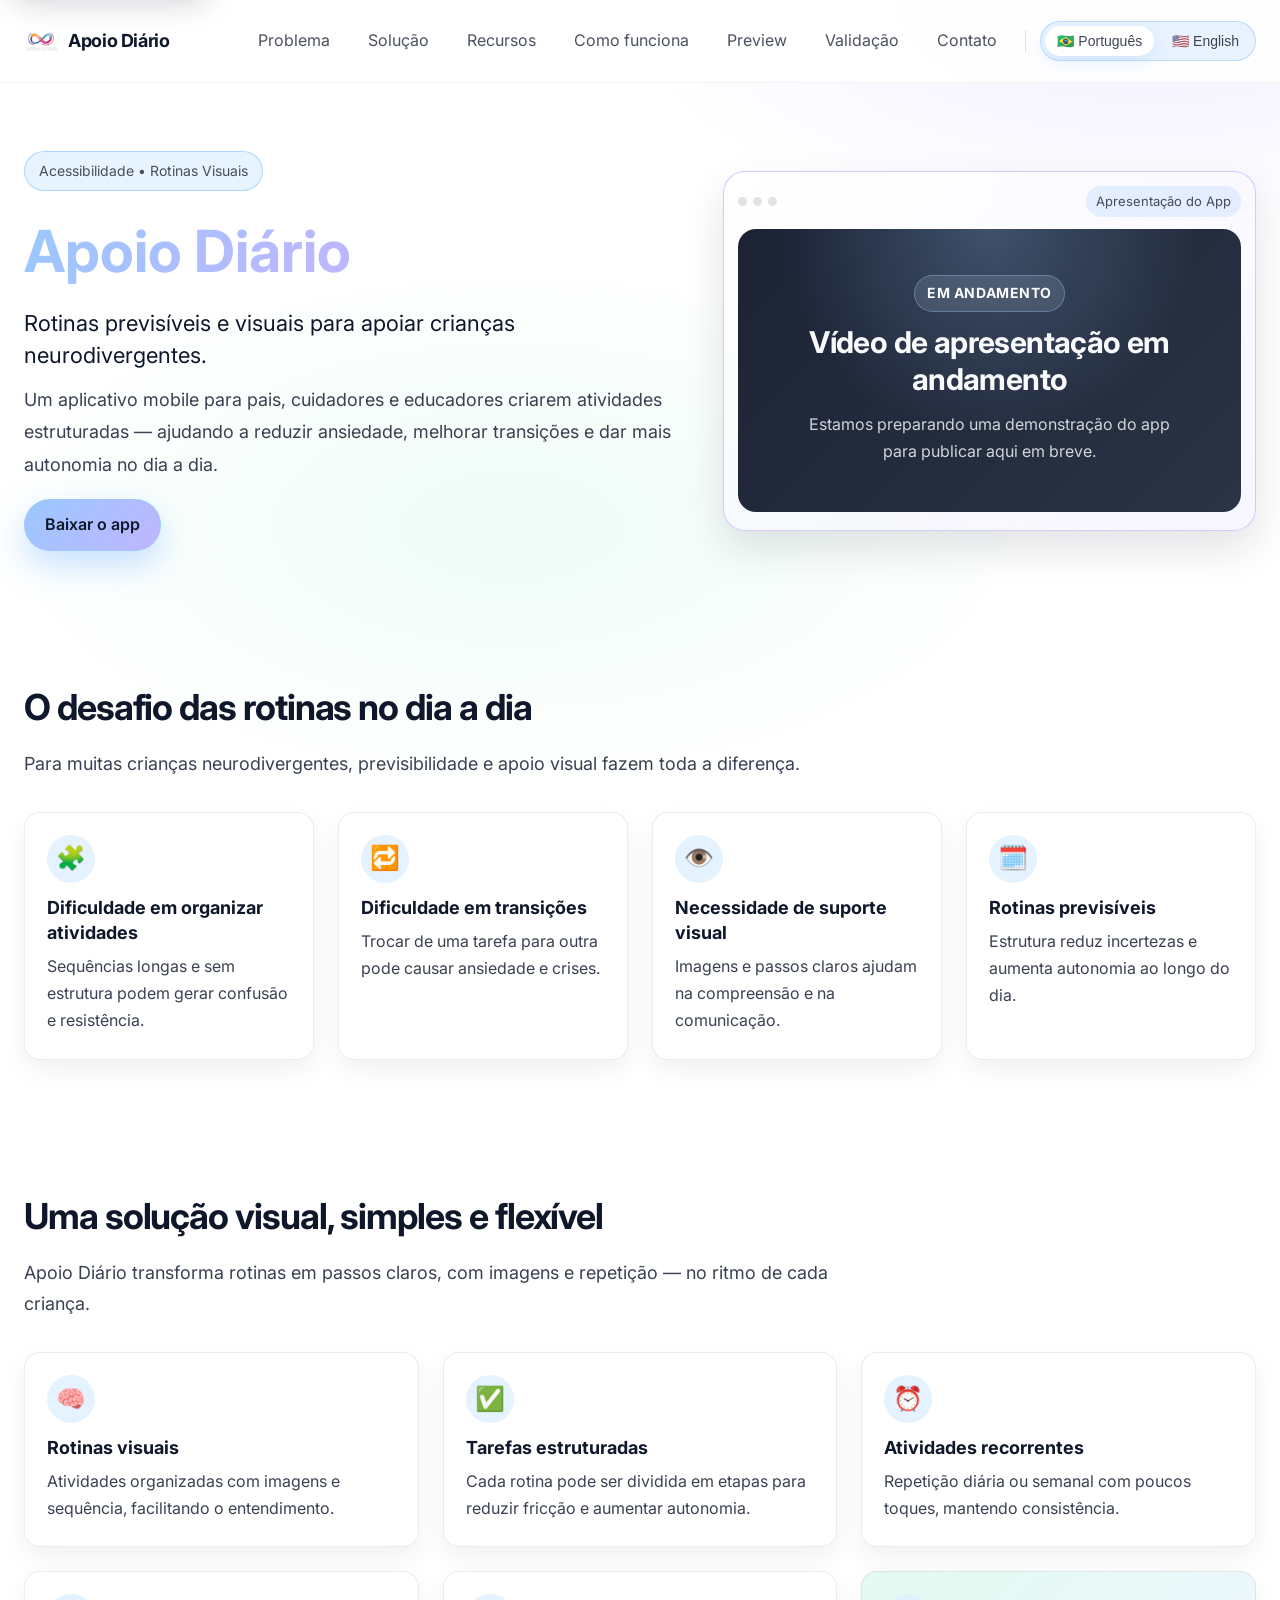
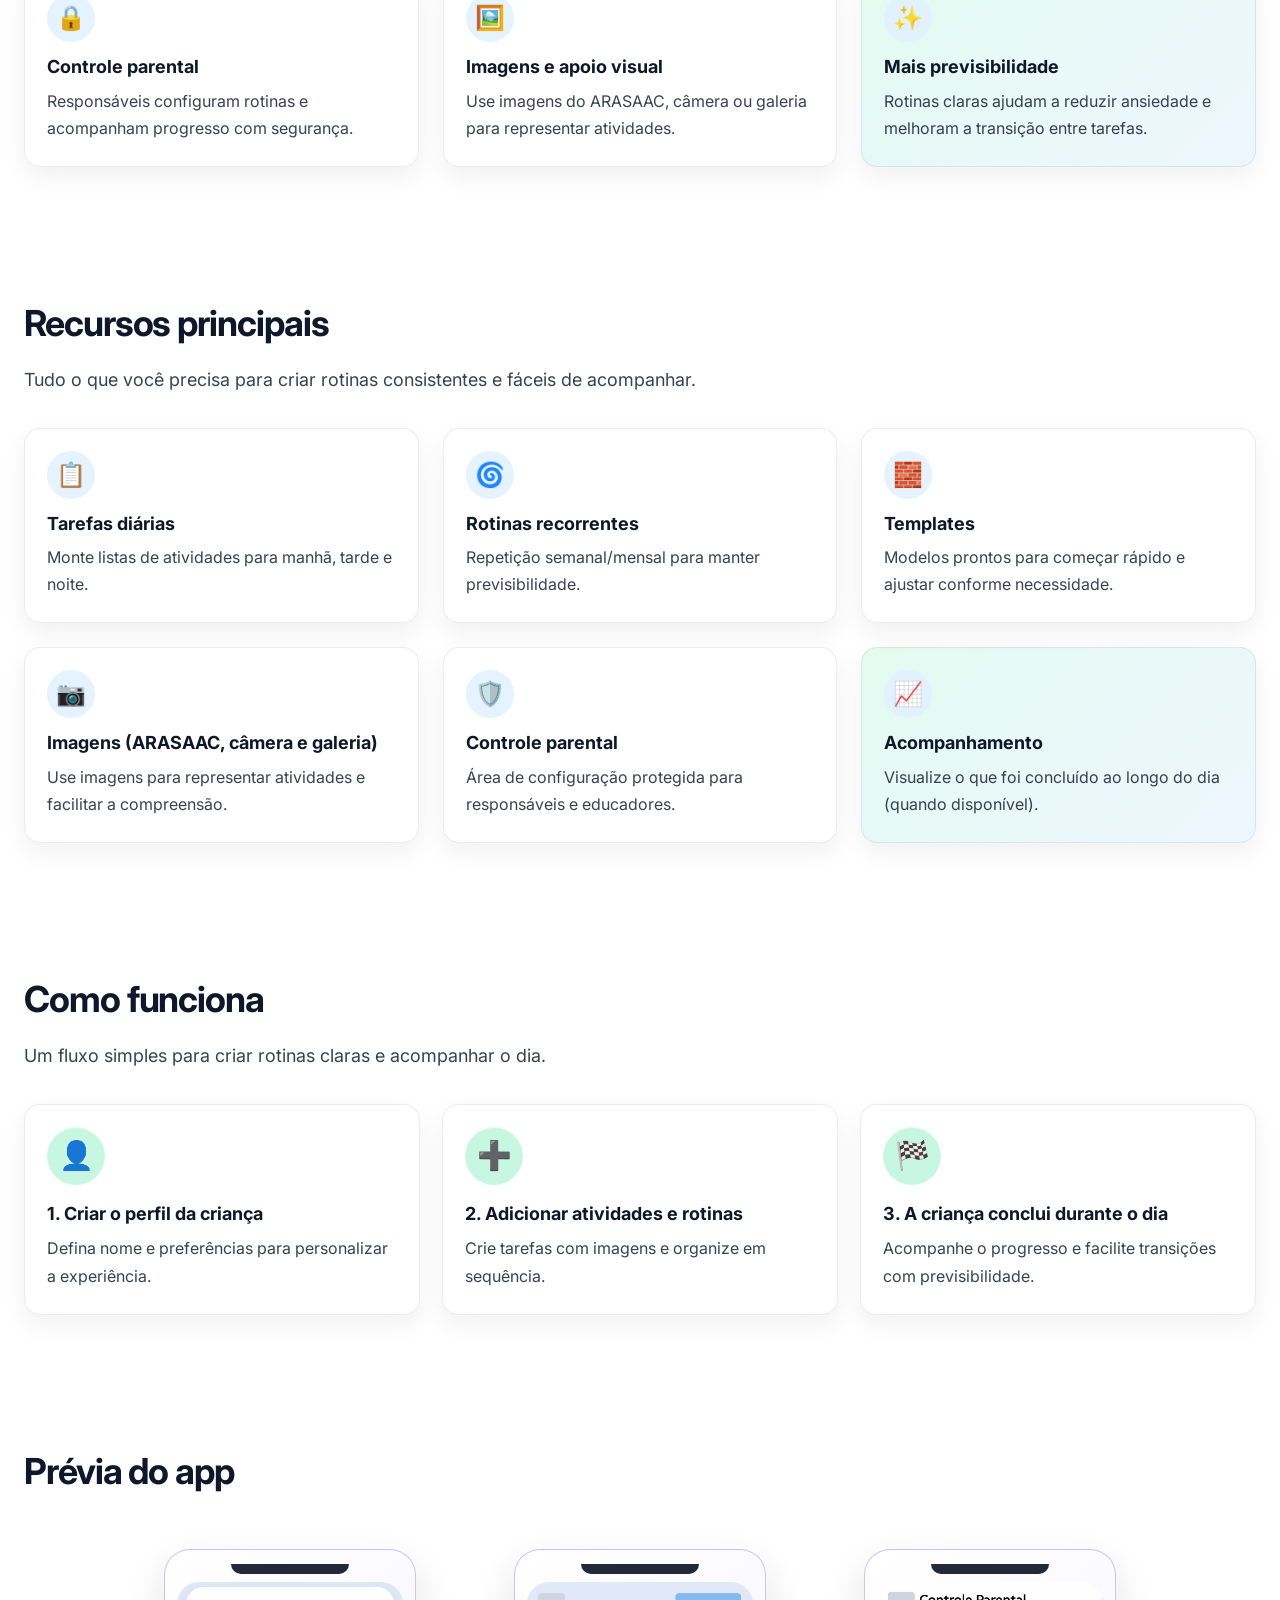
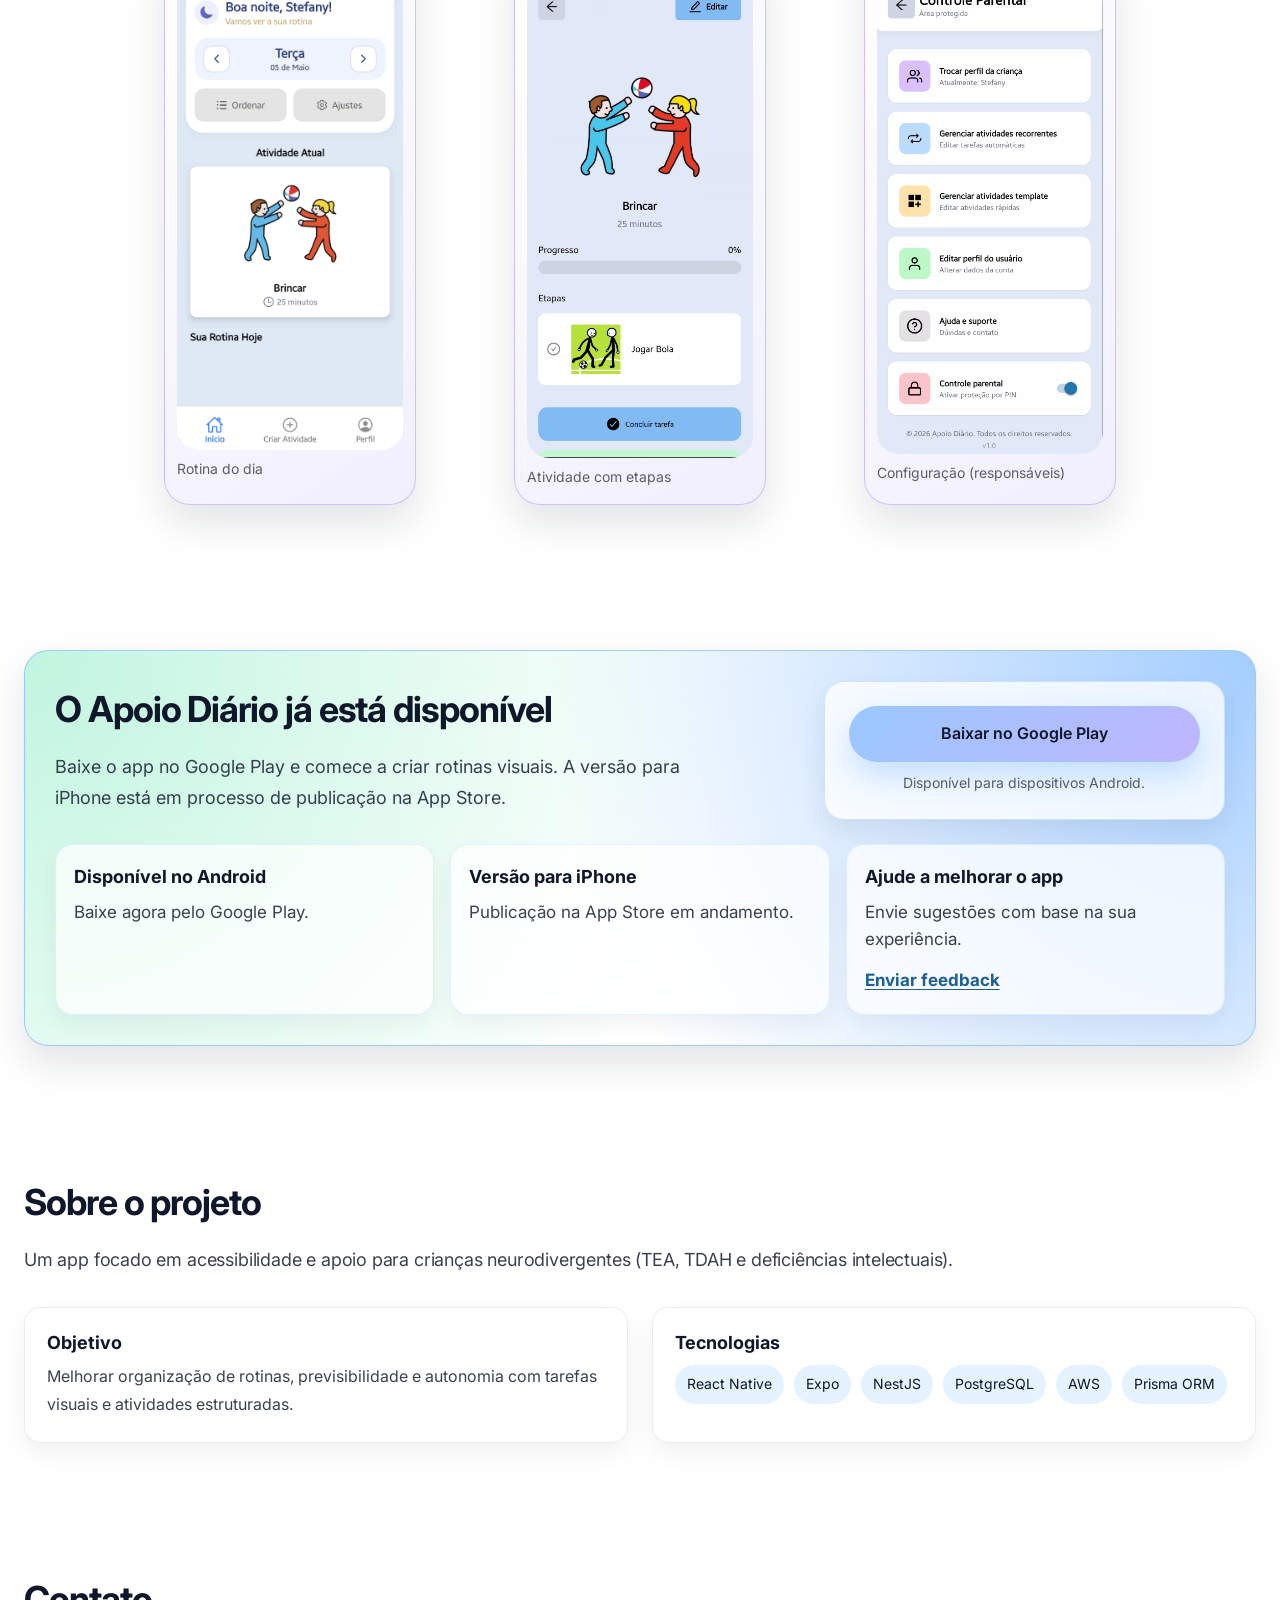
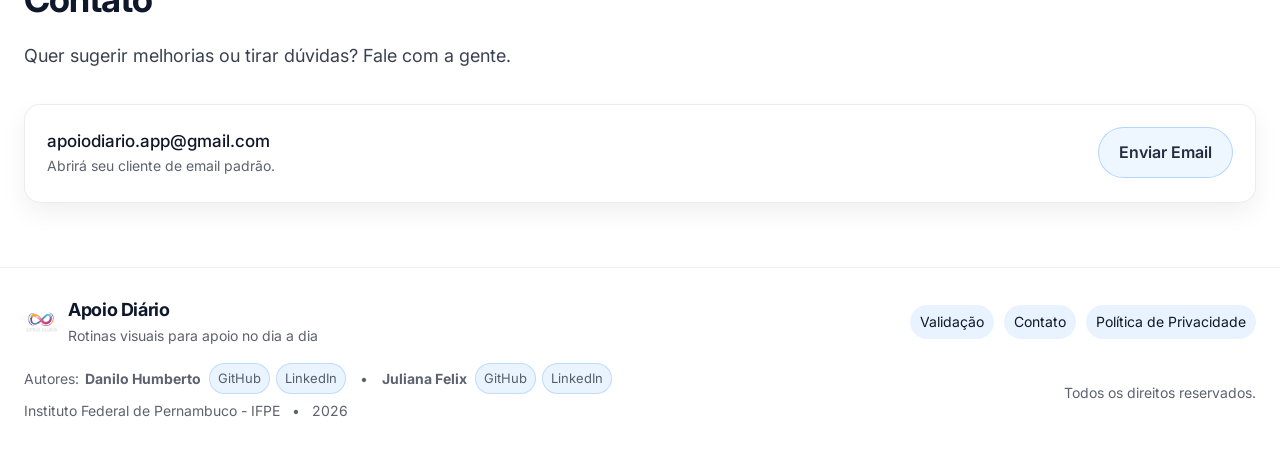
==== commit 57696338: "feat: atualizar disponibilidade do app na landing page" ====
--- a/index.html
+++ b/index.html
@@ -18,7 +18,7 @@
       href="https://fonts.googleapis.com/css2?family=Inter:wght@400;500;600;700&display=swap"
       rel="stylesheet"
     />
-    <link rel="stylesheet" href="./styles.css?v=20260625-privacy" />
+    <link rel="stylesheet" href="./styles.css?v=20260830-app-availability" />
   </head>
 
   <body>
@@ -37,6 +37,6 @@
       </div>
     </noscript>
 
-    <script src="./script.js?v=20260625-privacy" defer></script>
+    <script src="./script.js?v=20260830-app-availability" defer></script>
   </body>
 </html>
--- a/styles.css
+++ b/styles.css
@@ -337,11 +337,6 @@
   width: fit-content;
 }
 
-.hero-note {
-  font-size: 15px;
-  color: var(--muted-soft);
-}
-
 .hero-media {
   display: flex;
   justify-content: center;
@@ -795,12 +790,7 @@
   line-height: 1.6;
 }
 
-.validation-privacy {
-  margin: 10px 0 0;
-  line-height: 1.6;
-}
-
-.validation-bullets {
+.validation-status-grid {
   grid-column: 1 / -1;
   display: grid;
   grid-template-columns: repeat(3, minmax(0, 1fr));
@@ -811,7 +801,7 @@
   color: var(--text);
 }
 
-.validation-bullets li {
+.validation-status-card {
   min-height: 100%;
   padding: 20px 18px;
   border-radius: 18px;
@@ -820,14 +810,27 @@
   box-shadow: 0 10px 24px rgba(15, 23, 42, 0.05);
 }
 
-.validation-bullets li::before {
-  content: "";
-  display: block;
-  width: 10px;
-  height: 10px;
-  margin-bottom: 14px;
-  border-radius: 999px;
-  background: linear-gradient(135deg, var(--blue-light), var(--green-light));
+.validation-status-card h3 {
+  margin: 0 0 10px;
+  font-size: 18px;
+  line-height: 1.35;
+}
+
+.validation-status-card p {
+  margin: 0;
+  color: var(--muted);
+  line-height: 1.6;
+}
+
+.validation-feedback-card {
+  display: flex;
+  flex-direction: column;
+  align-items: flex-start;
+}
+
+.validation-feedback-link {
+  margin-top: 14px;
+  font-weight: 700;
 }
 
 /* Contact */
@@ -1061,10 +1064,6 @@
     white-space: normal;
   }
 
-  .hero-media {
-    order: -1;
-  }
-
   .video-frame {
     aspect-ratio: 4 / 3;
   }
@@ -1085,7 +1084,7 @@
     grid-template-columns: minmax(0, 1fr);
   }
 
-  .validation-bullets {
+  .validation-status-grid {
     grid-template-columns: repeat(2, minmax(0, 1fr));
   }
 
@@ -1134,7 +1133,7 @@
 
   .nav {
     position: fixed;
-    inset: 64px 16px auto 16px;
+    inset: 84px 16px auto 16px;
     padding: 10px;
     border-radius: 18px;
     background: rgba(255, 255, 255, 0.98);
@@ -1145,6 +1144,8 @@
     max-height: 0;
     opacity: 0;
     pointer-events: none;
+    overflow-y: auto;
+    overscroll-behavior: contain;
     transform: translateY(-8px);
     transition:
       opacity 0.16s ease,
@@ -1153,7 +1154,8 @@
   }
 
   .nav.is-open {
-    max-height: 320px;
+    max-height: calc(100vh - 98px);
+    max-height: calc(100dvh - 98px);
     opacity: 1;
     pointer-events: auto;
     transform: translateY(0);
@@ -1163,6 +1165,12 @@
     padding-inline: 10px;
   }
 
+  .nav-divider {
+    width: 100%;
+    height: 1px;
+    margin: 4px 0;
+  }
+
   .nav-toggle {
     display: inline-flex;
   }
@@ -1173,7 +1181,7 @@
   }
 
   .steps-grid,
-  .validation-bullets,
+  .validation-status-grid,
   .cards-4,
   .cards-3 {
     grid-template-columns: minmax(0, 1fr);
